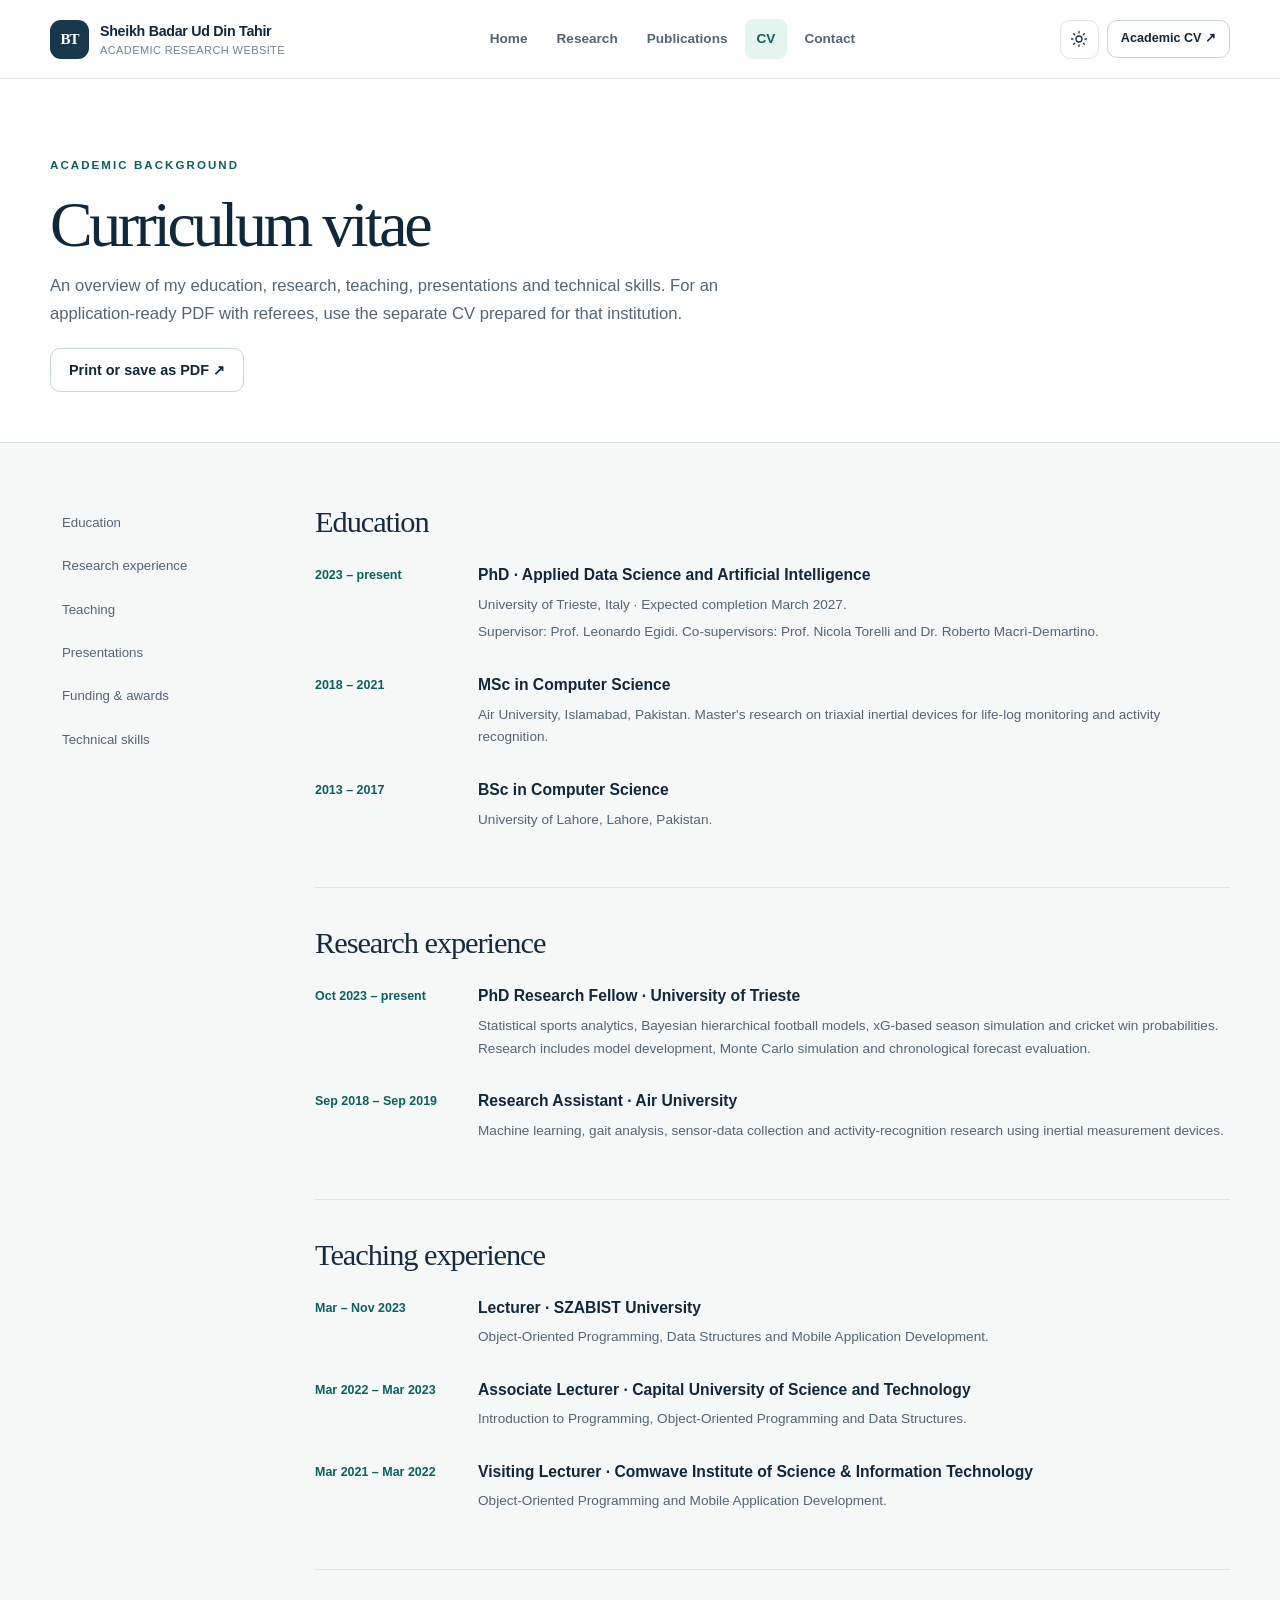
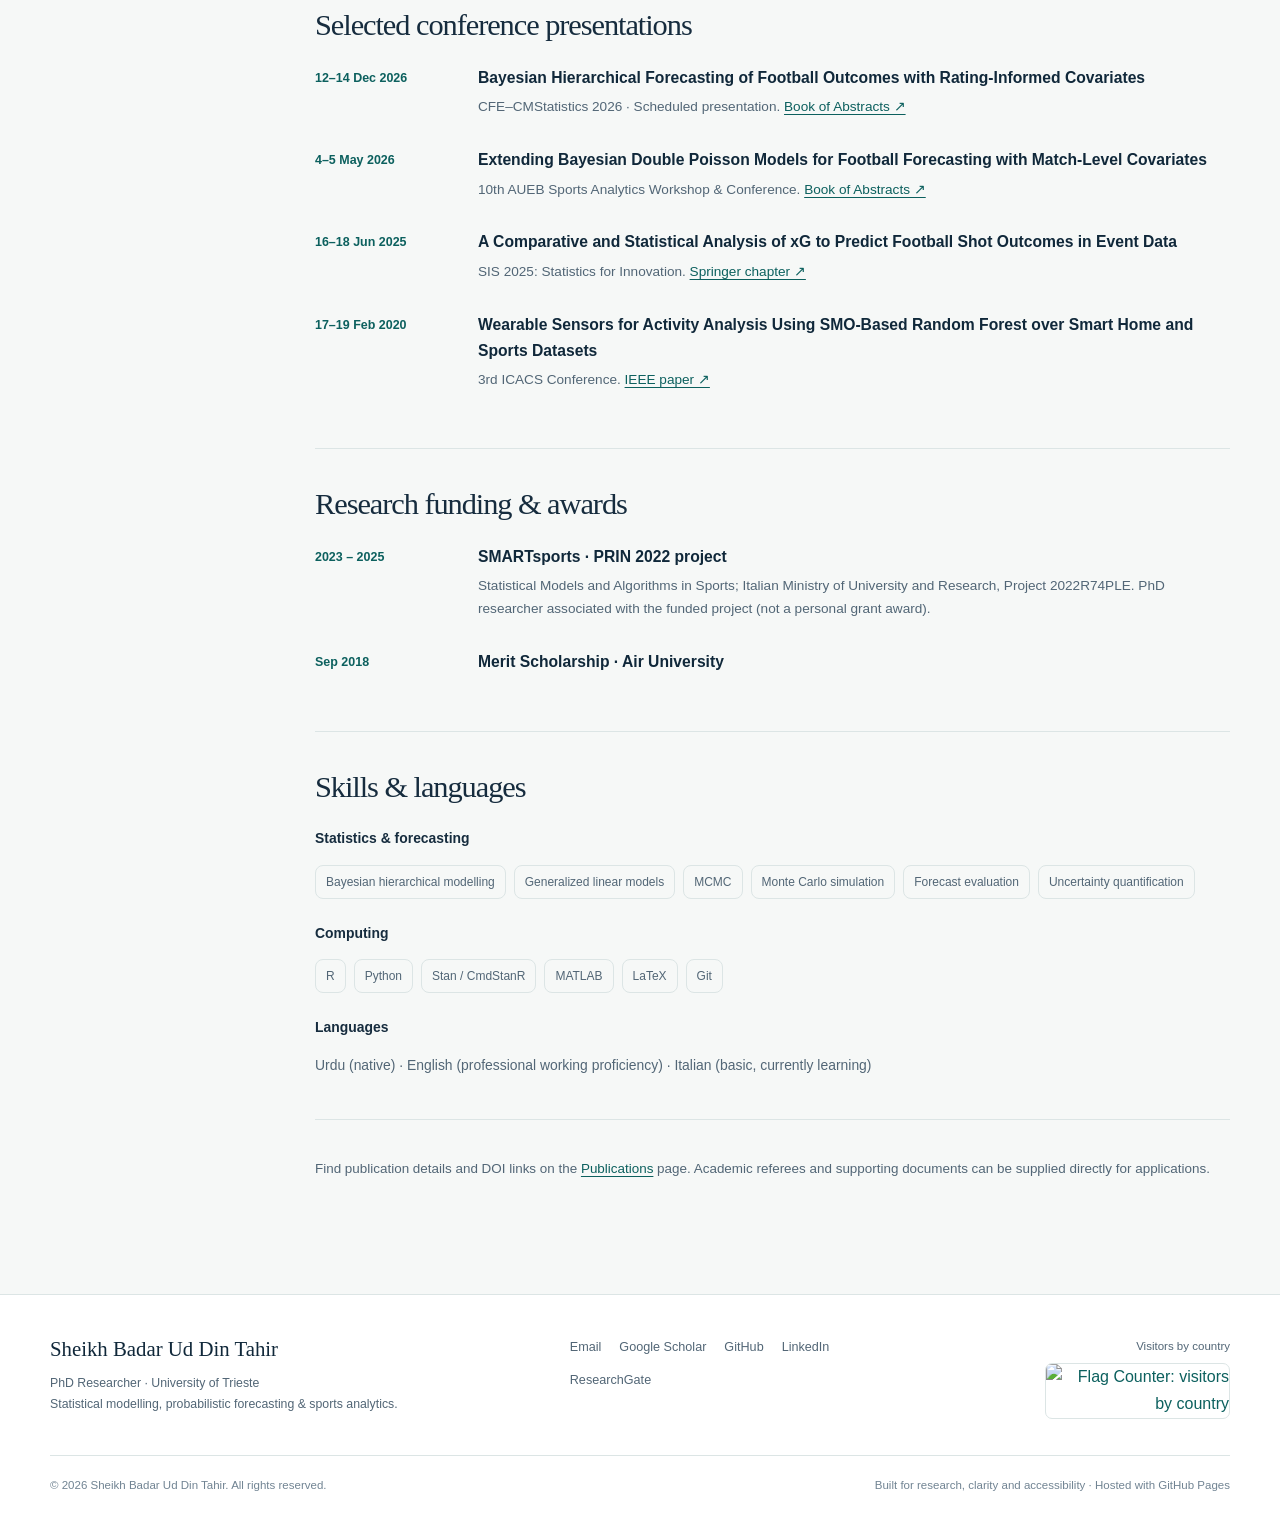
==== cv.html @ b68eb416 "Publish updated academic website" ====
<!doctype html>
<html lang="en" data-theme="light">
<head>
<meta charset="utf-8"><meta name="viewport" content="width=device-width,initial-scale=1">
<meta name="description" content="Education, research experience, teaching, presentations and technical skills of Sheikh Badar Ud Din Tahir.">
<meta name="author" content="Sheikh Badar Ud Din Tahir"><meta name="theme-color" content="#f6f8f7">
<meta property="og:type" content="website"><meta property="og:title" content="Academic CV | Sheikh Badar Ud Din Tahir"><meta property="og:description" content="Education, research experience, teaching, presentations and technical skills of Sheikh Badar Ud Din Tahir.">
<meta property="og:url" content="https://sheikhbadar.github.io/cv.html">
<title>Academic CV | Sheikh Badar Ud Din Tahir</title>
<link rel="icon" href="assets/favicon.svg" type="image/svg+xml"><link rel="stylesheet" href="assets/style.css">
<script type="application/ld+json">{"@context":"https://schema.org","@type":"Person","name":"Sheikh Badar Ud Din Tahir","url":"https://sheikhbadar.github.io/","jobTitle":"PhD Researcher","affiliation":{"@type":"CollegeOrUniversity","name":"University of Trieste"},"sameAs":["https://scholar.google.com/citations?user=f0XUQu8AAAAJ","https://github.com/sheikhbadar","https://www.linkedin.com/in/sheikhbadaruddintahir/"]}</script>
</head>
<body>
<a class="skip-link" href="#main">Skip to content</a>
<header class="site-header"><div class="container nav-wrap">
<a href="index.html" class="brand" aria-label="Sheikh Badar Ud Din Tahir, home"><span class="brand-mark" aria-hidden="true">BT</span><span><span class="brand-name">Sheikh Badar Ud Din Tahir</span><span class="brand-sub">ACADEMIC RESEARCH WEBSITE</span></span></a>
<nav class="nav-menu" id="primary-menu" data-nav aria-label="Main navigation">
<a href="index.html" >Home</a>
<a href="research.html" >Research</a>
<a href="publications.html" >Publications</a>
<a href="cv.html" aria-current="page">CV</a>
<a href="index.html#contact">Contact</a>
</nav>
<div class="nav-actions"><button class="theme-toggle" type="button" data-theme-toggle aria-label="Switch to dark theme" title="Toggle theme"><svg class="theme-icon" viewBox="0 0 24 24" aria-hidden="true"><circle cx="12" cy="12" r="4"/><path d="M12 2v2m0 16v2M4.9 4.9l1.4 1.4m11.4 11.4 1.4 1.4M2 12h2m16 0h2M4.9 19.1l1.4-1.4M17.7 6.3l1.4-1.4"/></svg></button><a class="btn btn-outline btn-sm" href="cv.html">Academic CV ↗</a><button type="button" class="menu-toggle" data-menu-toggle aria-controls="primary-menu" aria-expanded="false" aria-label="Open navigation"><svg viewBox="0 0 24 24" aria-hidden="true"><path d="M4 7h16M4 12h16M4 17h16"/></svg></button></div>
</div></header>
<main id="main"><section class="page-hero"><div class="container"><span class="kicker">Academic background</span><h1>Curriculum vitae</h1><p>An overview of my education, research, teaching, presentations and technical skills. For an application-ready PDF with referees, use the separate CV prepared for that institution.</p><div class="cv-print"><button class="btn btn-outline" type="button" onclick="window.print()">Print or save as PDF ↗</button></div></div></section>
<section class="page-content"><div class="container cv-layout"><nav class="cv-sidenav" aria-label="CV sections"><a href="#education">Education</a><a href="#experience">Research experience</a><a href="#teaching">Teaching</a><a href="#presentations">Presentations</a><a href="#awards">Funding &amp; awards</a><a href="#skills">Technical skills</a></nav><div>
<section id="education" class="cv-section"><h2>Education</h2>
<div class="cv-entry"><span class="cv-date">2023 – present</span><div><h3>PhD · Applied Data Science and Artificial Intelligence</h3><p>University of Trieste, Italy · Expected completion March 2027.</p><p>Supervisor: Prof. Leonardo Egidi. Co-supervisors: Prof. Nicola Torelli and Dr. Roberto Macrì-Demartino.</p></div></div>
<div class="cv-entry"><span class="cv-date">2018 – 2021</span><div><h3>MSc in Computer Science</h3><p>Air University, Islamabad, Pakistan. Master's research on triaxial inertial devices for life-log monitoring and activity recognition.</p></div></div>
<div class="cv-entry"><span class="cv-date">2013 – 2017</span><div><h3>BSc in Computer Science</h3><p>University of Lahore, Lahore, Pakistan.</p></div></div></section>
<section id="experience" class="cv-section"><h2>Research experience</h2><div class="cv-entry"><span class="cv-date">Oct 2023 – present</span><div><h3>PhD Research Fellow · University of Trieste</h3><p>Statistical sports analytics, Bayesian hierarchical football models, xG-based season simulation and cricket win probabilities. Research includes model development, Monte Carlo simulation and chronological forecast evaluation.</p></div></div><div class="cv-entry"><span class="cv-date">Sep 2018 – Sep 2019</span><div><h3>Research Assistant · Air University</h3><p>Machine learning, gait analysis, sensor-data collection and activity-recognition research using inertial measurement devices.</p></div></div></section>
<section id="teaching" class="cv-section"><h2>Teaching experience</h2><div class="cv-entry"><span class="cv-date">Mar – Nov 2023</span><div><h3>Lecturer · SZABIST University</h3><p>Object-Oriented Programming, Data Structures and Mobile Application Development.</p></div></div><div class="cv-entry"><span class="cv-date">Mar 2022 – Mar 2023</span><div><h3>Associate Lecturer · Capital University of Science and Technology</h3><p>Introduction to Programming, Object-Oriented Programming and Data Structures.</p></div></div><div class="cv-entry"><span class="cv-date">Mar 2021 – Mar 2022</span><div><h3>Visiting Lecturer · Comwave Institute of Science &amp; Information Technology</h3><p>Object-Oriented Programming and Mobile Application Development.</p></div></div></section>
<section id="presentations" class="cv-section"><h2>Selected conference presentations</h2><div class="cv-entry"><span class="cv-date">12–14 Dec 2026</span><div><h3>Bayesian Hierarchical Forecasting of Football Outcomes with Rating-Informed Covariates</h3><p>CFE–CMStatistics 2026 · Scheduled presentation. <a href="https://www.cmstatistics.org/CFECMStatistics2026/docs/BoA.pdf?20261118072201" target="_blank" rel="noopener noreferrer">Book of Abstracts ↗</a></p></div></div><div class="cv-entry"><span class="cv-date">4–5 May 2026</span><div><h3>Extending Bayesian Double Poisson Models for Football Forecasting with Match-Level Covariates</h3><p>10th AUEB Sports Analytics Workshop &amp; Conference. <a href="https://1e48df9a-6be8-414d-b730-1ce029b2f0de.filesusr.com/ugd/67cac5_92f198dc8ef54267afe881db8b5768c3.pdf" target="_blank" rel="noopener noreferrer">Book of Abstracts ↗</a></p></div></div><div class="cv-entry"><span class="cv-date">16–18 Jun 2025</span><div><h3>A Comparative and Statistical Analysis of xG to Predict Football Shot Outcomes in Event Data</h3><p>SIS 2025: Statistics for Innovation. <a href="https://doi.org/10.1007/978-3-031-96736-8_68" target="_blank" rel="noopener noreferrer">Springer chapter ↗</a></p></div></div><div class="cv-entry"><span class="cv-date">17–19 Feb 2020</span><div><h3>Wearable Sensors for Activity Analysis Using SMO-Based Random Forest over Smart Home and Sports Datasets</h3><p>3rd ICACS Conference. <a href="https://doi.org/10.1109/ICACS47775.2020.9055944" target="_blank" rel="noopener noreferrer">IEEE paper ↗</a></p></div></div></section>
<section id="awards" class="cv-section"><h2>Research funding &amp; awards</h2><div class="cv-entry"><span class="cv-date">2023 – 2025</span><div><h3>SMARTsports · PRIN 2022 project</h3><p>Statistical Models and Algorithms in Sports; Italian Ministry of University and Research, Project 2022R74PLE. PhD researcher associated with the funded project (not a personal grant award).</p></div></div><div class="cv-entry"><span class="cv-date">Sep 2018</span><div><h3>Merit Scholarship · Air University</h3></div></div></section>
<section id="skills" class="cv-section"><h2>Skills &amp; languages</h2><h3 style="font-size:.87rem">Statistics &amp; forecasting</h3><div class="cv-tags"><span class="cv-tag">Bayesian hierarchical modelling</span><span class="cv-tag">Generalized linear models</span><span class="cv-tag">MCMC</span><span class="cv-tag">Monte Carlo simulation</span><span class="cv-tag">Forecast evaluation</span><span class="cv-tag">Uncertainty quantification</span></div><h3 style="font-size:.87rem;margin-top:23px">Computing</h3><div class="cv-tags"><span class="cv-tag">R</span><span class="cv-tag">Python</span><span class="cv-tag">Stan / CmdStanR</span><span class="cv-tag">MATLAB</span><span class="cv-tag">LaTeX</span><span class="cv-tag">Git</span></div><h3 style="font-size:.87rem;margin-top:23px">Languages</h3><p style="color:var(--muted);font-size:.87rem">Urdu (native) · English (professional working proficiency) · Italian (basic, currently learning)</p></section>
<p style="font-size:.84rem;color:var(--muted)">Find publication details and DOI links on the <a href="publications.html">Publications</a> page. Academic referees and supporting documents can be supplied directly for applications.</p>
</div></div></section></main>
<footer class="site-footer"><div class="container"><div class="footer-grid"><div><div class="footer-title">Sheikh Badar Ud Din Tahir</div><p class="footer-note">PhD Researcher · University of Trieste<br>Statistical modelling, probabilistic forecasting &amp; sports analytics.</p></div><div><div class="footer-links"><a href="mailto:sheikhbadaruddin.tahir@phd.units.it">Email</a><a href="https://scholar.google.com/citations?user=f0XUQu8AAAAJ" target="_blank" rel="noopener noreferrer">Google Scholar</a><a href="https://github.com/sheikhbadar" target="_blank" rel="noopener noreferrer">GitHub</a><a href="https://www.linkedin.com/in/sheikhbadaruddintahir/" target="_blank" rel="noopener noreferrer">LinkedIn</a><a href="https://www.researchgate.net/profile/Sheikh-Tahir" target="_blank" rel="noopener noreferrer">ResearchGate</a></div></div><div class="counter-wrap"><span class="counter-title">Visitors by country</span><a href="https://info.flagcounter.com/ZrS2" target="_blank" rel="noopener noreferrer" aria-label="Open existing Flag Counter visitor statistics"><img src="https://s01.flagcounter.com/count2/ZrS2/bg_F5F3FF/txt_000000/border_C7D2FE/columns_4/maxflags_25/viewers_0/labels_1/pageviews_1/flags_1/percent_0/" alt="Flag Counter: visitors by country" loading="lazy"></a></div></div><div class="footer-bottom"><span>© <span data-year>2026</span> Sheikh Badar Ud Din Tahir. All rights reserved.</span><span>Built for research, clarity and accessibility · Hosted with GitHub Pages</span></div></div></footer>
<script src="assets/publications.js" defer></script><script src="assets/script.js" defer></script>
</body></html>
---- assets/style.css ----
/* Sheikh Badar Ud Din Tahir | Academic research website | 2026 */
:root {
  color-scheme: light;
  --bg:#f6f8f7; --paper:#ffffff; --ink:#162c3e; --ink-strong:#10283a;
  --muted:#526676; --muted-2:#718493; --line:#dce5e5; --line-strong:#c6d4d5;
  --accent:#137c78; --accent-dark:#0c605e; --accent-soft:#e4f4ef;
  --navy:#18374d; --sun:#d8a85b; --shadow:0 12px 35px rgba(16,42,57,.055);
  --radius:18px; --radius-lg:25px; --max:1180px;
  --serif:Georgia, 'Times New Roman', serif;
  --sans:Inter, -apple-system, BlinkMacSystemFont, 'Segoe UI', Helvetica, Arial, sans-serif;
}
html[data-theme="dark"] {
  color-scheme:dark;
  --bg:#0d1a26; --paper:#132637; --ink:#dce9ed; --ink-strong:#f0f7f7;
  --muted:#adc0c9; --muted-2:#91a6af; --line:#2d4754; --line-strong:#43616c;
  --accent:#67c8b7; --accent-dark:#a4e7d6; --accent-soft:#193c3d;
  --navy:#d8e9ec; --sun:#dfba76; --shadow:0 18px 42px rgba(0,0,0,.2);
}
*,*::before,*::after{box-sizing:border-box}
html{scroll-behavior:smooth;scroll-padding-top:94px}
body{margin:0;font:16px/1.68 var(--sans);background:var(--bg);color:var(--ink);-webkit-font-smoothing:antialiased}
a{color:var(--accent-dark);text-underline-offset:3px}
a:hover{color:var(--accent)}
button,input{font:inherit}
button{cursor:pointer}
img,svg{max-width:100%}
.container{width:min(var(--max), calc(100% - 48px));margin-inline:auto}
.skip-link{position:absolute;top:-100px;left:12px;z-index:200;background:var(--ink-strong);color:var(--paper);padding:10px 15px;border-radius:5px}
.skip-link:focus{top:10px}
.site-header{position:sticky;top:0;z-index:100;border-bottom:1px solid var(--line);background:color-mix(in srgb,var(--paper) 91%,transparent);backdrop-filter:blur(14px)}
.nav-wrap{display:flex;align-items:center;min-height:78px;gap:24px}
.brand{display:flex;align-items:center;gap:11px;color:var(--ink-strong);text-decoration:none;line-height:1.22;flex-shrink:0}
.brand-mark{display:grid;place-items:center;width:39px;height:39px;border-radius:11px;background:var(--navy);color:var(--paper);font:bold 15px var(--serif);letter-spacing:-.07em}
html[data-theme="dark"] .brand-mark{background:#e1eff0;color:#112a3c}
.brand-name{font-weight:750;font-size:.89rem;letter-spacing:-.02em}
.brand-sub{display:block;color:var(--muted-2);font-size:.69rem;font-weight:500;margin-top:4px;letter-spacing:.035em}
.nav-menu{display:flex;align-items:center;justify-content:center;gap:5px;flex:1}
.nav-menu a{font-size:.85rem;text-decoration:none;font-weight:620;padding:9px 12px;border-radius:8px;color:var(--muted)}
.nav-menu a:hover,.nav-menu a[aria-current="page"]{background:var(--accent-soft);color:var(--accent-dark)}
.nav-actions{display:flex;align-items:center;gap:8px}
.theme-toggle,.menu-toggle{display:grid;place-items:center;width:39px;height:39px;border:1px solid var(--line);background:transparent;border-radius:10px;color:var(--ink)}
.theme-toggle:hover,.menu-toggle:hover{background:var(--accent-soft)}
.theme-icon{width:18px;height:18px;fill:none;stroke:currentColor;stroke-width:1.7;stroke-linecap:round}
.menu-toggle{display:none}
.menu-toggle svg{height:20px;width:20px;stroke:currentColor;fill:none;stroke-width:2}
.btn{display:inline-flex;gap:9px;align-items:center;justify-content:center;min-height:44px;padding:10px 18px;border-radius:10px;border:1px solid transparent;text-decoration:none;font-size:.9rem;font-weight:700;line-height:1.25;transition:transform .18s,background .18s,border-color .18s}
.btn:hover{transform:translateY(-2px)}
.btn-primary{background:#147d78;color:#fff}
.btn-primary:hover{background:#0c6360;color:#fff}
.btn-outline{background:transparent;color:var(--ink-strong);border-color:var(--line-strong)}
.btn-outline:hover{background:var(--paper);color:var(--accent-dark);border-color:var(--accent)}
.btn-quiet{background:var(--accent-soft);color:var(--accent-dark)}
.btn-sm{padding:8px 13px;min-height:38px;font-size:.79rem}
.site-header .btn{white-space:nowrap}
.kicker{text-transform:uppercase;letter-spacing:.18em;font-weight:800;font-size:.72rem;color:var(--accent-dark)}
.eyebrow-line{display:inline-flex;align-items:center;gap:10px}
.eyebrow-line:before{content:"";width:26px;height:1.5px;background:var(--accent)}
.section{padding:88px 0}
.section-tight{padding:65px 0}
.section-heading{max-width:710px;margin-bottom:28px}
.section-heading h2{font:normal clamp(2rem,3.5vw,3.1rem)/1.14 var(--serif);letter-spacing:-.046em;margin:11px 0}
.section-heading p{color:var(--muted);margin:9px 0;font-size:1.02rem}
.divider{height:1px;background:var(--line)}
.hero{overflow:hidden;position:relative;border-bottom:1px solid var(--line);background:linear-gradient(115deg,var(--paper) 0%,var(--paper) 48%,var(--bg) 100%)}
.hero::after{content:"";pointer-events:none;position:absolute;right:-180px;top:-280px;width:700px;height:700px;border:1px solid var(--line);border-radius:50%;opacity:.65}
.hero-grid{display:grid;grid-template-columns:1.02fr .98fr;gap:48px;align-items:center;padding:104px 0 96px;position:relative;z-index:1}
.hero h1{font:normal clamp(3.3rem,5.35vw,5.45rem)/1.02 var(--serif);letter-spacing:-.062em;margin:22px 0 23px;max-width:730px;color:var(--ink-strong)}
.hero h1 em{color:var(--accent-dark);font-style:italic}
.hero-intro{color:var(--muted);font-size:1.09rem;max-width:550px;line-height:1.75;margin:0 0 29px}
.hero-actions{display:flex;flex-wrap:wrap;gap:11px;margin-bottom:31px}
.hero-affiliation{display:flex;align-items:center;gap:11px;border-top:1px solid var(--line);padding-top:20px;color:var(--muted);font-size:.85rem}
.hero-affiliation strong{color:var(--ink-strong)}
.accent-dot{height:8px;width:8px;border-radius:50%;background:var(--accent);display:inline-block;flex-shrink:0}
.hero-visual{position:relative;min-width:0}
.visual-shell{background:var(--paper);border:1px solid var(--line);border-radius:22px;padding:22px;box-shadow:0 26px 65px rgba(18,53,67,.08);position:relative}
.visual-topline{display:flex;justify-content:space-between;align-items:center;gap:10px;margin-bottom:18px}
.visual-topline strong{font-size:.85rem;letter-spacing:.02em}
.visual-topline span{font-size:.68rem;letter-spacing:.13em;color:var(--muted-2);font-weight:700}
.pitch-panel{border-radius:14px;background:#123e49;overflow:hidden;padding:10px;position:relative}
.pitch-panel svg{display:block;width:100%;height:auto}
.pitch-panel .illustration-note{color:#b9e7d9;position:absolute;left:15px;bottom:12px;letter-spacing:.03em;font-size:.62rem;opacity:.8}
.workflow-steps{display:flex;align-items:center;justify-content:space-between;gap:4px;margin-top:16px}
.workflow-step{font-size:.64rem;font-weight:750;white-space:nowrap;color:var(--ink);background:var(--bg);border:1px solid var(--line);padding:8px 8px;border-radius:7px}
.workflow-arrow{color:var(--accent);font-size:15px}
.visual-label{display:block;color:var(--muted-2);font-size:.76rem;margin-top:12px}
.visual-float{position:absolute;right:-15px;top:68px;border-radius:12px;padding:13px 17px;border:1px solid var(--line);background:var(--paper);box-shadow:var(--shadow);transform:rotate(3deg);font-size:.77rem;font-weight:700;color:var(--ink-strong)}
.visual-float span{display:block;color:var(--accent-dark);font-weight:700;font-size:.66rem;text-transform:uppercase;letter-spacing:.13em;margin-bottom:2px}
.meta-strip{display:grid;grid-template-columns:repeat(3,1fr);border-bottom:1px solid var(--line);background:var(--bg)}
.meta-item{padding:24px 22px;border-right:1px solid var(--line);font-size:.84rem;color:var(--muted)}
.meta-item:last-child{border-right:none}
.meta-item b{display:block;color:var(--ink-strong);font-size:1rem;font-weight:750;margin-bottom:2px}
.about-grid{display:grid;grid-template-columns:.85fr 1.15fr;gap:80px;align-items:start}
.about-prose{font-size:1.06rem;color:var(--muted)}
.about-prose p{margin-top:0}
.about-prose strong{color:var(--ink-strong);font-weight:680}
.fact-stack{display:grid;gap:13px}
.fact-row{border-top:1px solid var(--line);padding:15px 0;display:grid;grid-template-columns:125px 1fr;gap:18px;line-height:1.5;font-size:.89rem}
.fact-row b{color:var(--ink-strong)}
.fact-row span{color:var(--muted)}
.cards{display:grid;grid-template-columns:repeat(3,minmax(0,1fr));gap:19px}
.research-card,.project-card,.paper-card,.news-card{background:var(--paper);border:1px solid var(--line);border-radius:var(--radius);overflow:hidden;box-shadow:var(--shadow)}
.research-card{display:flex;flex-direction:column;transition:transform .2s,border-color .2s}
.research-card:hover,.project-card:hover{transform:translateY(-4px);border-color:var(--line-strong)}
.card-illustration{height:181px;display:flex;align-items:center;justify-content:center;position:relative;overflow:hidden}
.card-illustration svg{display:block;width:100%;height:100%}
.illu-xg{background:#d9ede7}.illu-bayes{background:#e4e8f0}.illu-cricket{background:#f2e6d5}
.research-card-body{padding:22px 23px 24px;display:flex;flex-direction:column;flex:1}
.card-index{font-size:.69rem;font-weight:800;letter-spacing:.16em;color:var(--accent-dark);text-transform:uppercase}
.research-card h3{font:normal 1.53rem/1.23 var(--serif);letter-spacing:-.033em;margin:10px 0}
.research-card p,.project-card p{color:var(--muted);font-size:.87rem;line-height:1.7;margin:0 0 22px}
.research-card .inline-link{margin-top:auto}
.inline-link{display:inline-flex;align-items:center;gap:7px;text-decoration:none;color:var(--accent-dark);font-weight:750;font-size:.84rem}
.inline-link:hover{text-decoration:underline}
.inline-link .arrow{transition:transform .18s}
.inline-link:hover .arrow{transform:translateX(4px)}
.light-panel{background:var(--paper);border-block:1px solid var(--line)}
.featured-list{display:grid;grid-template-columns:1fr 1fr;gap:18px}
.featured-paper{background:var(--bg);border:1px solid var(--line);border-radius:16px;padding:22px 23px}
.pill{display:inline-flex;align-items:center;border-radius:99px;padding:5px 10px;background:var(--accent-soft);color:var(--accent-dark);font-size:.7rem;font-weight:770;letter-spacing:.02em}
.pill.neutral{background:var(--bg);border:1px solid var(--line);color:var(--muted)}
.featured-paper h3{font-size:1.03rem;line-height:1.44;letter-spacing:-.01em;margin:13px 0 9px;color:var(--ink-strong)}
.featured-paper p{color:var(--muted);font-size:.8rem;margin:0 0 16px}
.news-list{display:grid;gap:0}
.news-item{display:grid;grid-template-columns:115px 1fr;gap:24px;border-bottom:1px solid var(--line);padding:18px 0;align-items:start}
.news-date{font-size:.75rem;color:var(--accent-dark);font-weight:760;text-transform:uppercase;letter-spacing:.06em}
.news-item h3{font-size:.94rem;line-height:1.5;margin:0 0 4px;color:var(--ink-strong)}
.news-item p{font-size:.82rem;color:var(--muted);margin:0}
.project-grid{display:grid;grid-template-columns:repeat(3,minmax(0,1fr));gap:17px}
.project-card{padding:22px;display:flex;flex-direction:column;transition:transform .2s}
.project-symbol{height:46px;width:46px;border-radius:12px;background:var(--accent-soft);color:var(--accent-dark);display:grid;place-items:center;font:normal 1.5rem var(--serif);margin-bottom:14px}
.project-card h3{font-size:1.04rem;line-height:1.35;margin:0 0 10px;color:var(--ink-strong)}
.project-card .inline-link{margin-top:auto}
.page-hero{padding:72px 0 50px;background:var(--paper);border-bottom:1px solid var(--line)}
.page-hero h1{font:normal clamp(2.6rem,5vw,4.7rem)/1.1 var(--serif);letter-spacing:-.055em;margin:12px 0;color:var(--ink-strong)}
.page-hero p{font-size:1.04rem;color:var(--muted);max-width:720px;margin:0}
.page-content{padding:62px 0 100px}
.pub-tools{display:flex;flex-wrap:wrap;gap:14px;align-items:center;justify-content:space-between;margin-bottom:20px}
.filter-list{display:flex;flex-wrap:wrap;gap:8px}
.filter-btn{border:1px solid var(--line);background:var(--paper);color:var(--muted);border-radius:99px;padding:8px 12px;font-size:.79rem;font-weight:700}
.filter-btn[aria-pressed="true"]{background:var(--navy);border-color:var(--navy);color:var(--paper)}
html[data-theme="dark"] .filter-btn[aria-pressed="true"]{color:#10283a}
.search-box{position:relative;display:block;flex-basis:265px;flex-grow:1;max-width:350px}
.search-box input{width:100%;background:var(--paper);color:var(--ink);border:1px solid var(--line);border-radius:10px;padding:10px 12px 10px 36px;outline-offset:3px;font-size:.85rem}
.search-box svg{position:absolute;left:12px;top:12px;width:17px;height:17px;stroke:var(--muted);fill:none;stroke-width:2}
.results-count{color:var(--muted-2);font-size:.78rem;margin:15px 0}
.pub-list{display:grid;gap:12px}
.pub-item{display:grid;grid-template-columns:77px 1fr;gap:22px;padding:23px 26px;background:var(--paper);border:1px solid var(--line);border-radius:13px}
.pub-year{color:var(--accent-dark);font-size:.85rem;font-weight:800;padding-top:3px}
.pub-item h3{margin:7px 0 8px;font-size:1.05rem;line-height:1.4;letter-spacing:-.015em;color:var(--ink-strong)}
.pub-meta{font-size:.82rem;color:var(--muted);line-height:1.6;margin-bottom:12px}
.pub-links{display:flex;flex-wrap:wrap;gap:17px}
.pub-links a{text-decoration:none;font-weight:750;font-size:.78rem}
.pub-links a:hover{text-decoration:underline}
.empty-state{border:1px dashed var(--line-strong);border-radius:12px;padding:30px;text-align:center;color:var(--muted)}
.research-detail{display:grid;grid-template-columns:.95fr 1.05fr;gap:52px;padding:58px 0;border-bottom:1px solid var(--line);align-items:center}
.research-detail:nth-child(even) .research-detail-media{order:-1}
.research-detail h2{font:normal clamp(1.9rem,3vw,2.8rem)/1.17 var(--serif);letter-spacing:-.04em;margin:14px 0}
.research-detail p{color:var(--muted);margin:0 0 16px}
.research-detail ul{color:var(--muted);font-size:.9rem;margin:0 0 23px;padding-left:20px}
.research-detail li{padding:3px 0}
.research-detail-media{padding:24px;border:1px solid var(--line);border-radius:17px;background:var(--paper)}
.research-detail-media svg{width:100%;height:auto;display:block}
.chart-caption{color:var(--muted-2);font-size:.72rem;margin:12px 0 0;text-align:center}
.cv-layout{display:grid;grid-template-columns:220px minmax(0,1fr);gap:45px}
.cv-sidenav{align-self:start;position:sticky;top:108px;display:grid;gap:7px}
.cv-sidenav a{color:var(--muted);text-decoration:none;font-size:.83rem;padding:7px 10px;border-left:2px solid transparent}
.cv-sidenav a:hover{border-left-color:var(--accent);color:var(--accent-dark)}
.cv-section{border-bottom:1px solid var(--line);padding:0 0 28px;margin-bottom:38px;scroll-margin-top:110px}
.cv-section h2{font:normal 1.9rem var(--serif);letter-spacing:-.035em;margin:0 0 22px}
.cv-entry{display:grid;grid-template-columns:145px 1fr;gap:18px;margin:0 0 23px}
.cv-date{font-size:.78rem;color:var(--accent-dark);font-weight:760;padding-top:3px}
.cv-entry h3{font-size:.98rem;color:var(--ink-strong);margin:0 0 5px}
.cv-entry p,.cv-entry ul{font-size:.85rem;color:var(--muted);margin:0 0 5px}
.cv-entry ul{padding-left:20px}
.cv-tags{display:flex;gap:8px;flex-wrap:wrap}
.cv-tag{border:1px solid var(--line);border-radius:8px;color:var(--muted);padding:6px 10px;font-size:.75rem}
.cv-print{margin-top:20px}
.contact-panel{display:grid;grid-template-columns:1.1fr .9fr;gap:42px;align-items:center;background:var(--navy);border-radius:24px;color:#eefafa;padding:52px 55px}
html[data-theme="dark"] .contact-panel{background:#1e4353}
.contact-panel h2{font:normal clamp(2rem,3vw,3rem)/1.18 var(--serif);letter-spacing:-.045em;margin:10px 0;color:#fff}
.contact-panel p{color:#cfdddd;max-width:600px;margin:0}
.contact-actions{display:flex;flex-direction:column;gap:12px;align-items:flex-start}
.contact-actions a{color:#fff;border-color:#7596a0}
.contact-actions .btn-primary{border-color:transparent}
.site-footer{background:var(--paper);border-top:1px solid var(--line);padding:42px 0 29px}
.footer-grid{display:grid;grid-template-columns:1.4fr 1fr .8fr;gap:28px;align-items:start}
.footer-title{font:normal 1.3rem var(--serif);color:var(--ink-strong);margin-bottom:5px}
.footer-note{color:var(--muted);font-size:.77rem;max-width:355px}
.footer-links{display:flex;flex-wrap:wrap;gap:12px 18px}
.footer-links a{color:var(--muted);text-decoration:none;font-size:.79rem}
.footer-links a:hover{color:var(--accent-dark)}
.counter-wrap{justify-self:end;text-align:right}
.counter-wrap .counter-title{display:block;color:var(--muted);font-size:.72rem;margin-bottom:7px}
.counter-wrap img{display:inline-block;width:auto;height:auto;max-width:185px;border:1px solid var(--line);border-radius:7px}
.footer-bottom{display:flex;justify-content:space-between;gap:14px;flex-wrap:wrap;color:var(--muted-2);font-size:.72rem;border-top:1px solid var(--line);padding-top:20px;margin-top:28px}
.public-link{color:inherit}
.reveal{opacity:1;transform:none;transition:transform .25s ease}
.reveal.is-visible{opacity:1;transform:none}
:focus-visible{outline:3px solid var(--sun);outline-offset:3px}
@media(max-width:1050px){.nav-wrap{gap:10px}.brand-name{font-size:.8rem}.nav-menu a{font-size:.79rem;padding:8px}.hero-grid{gap:24px}.visual-float{right:-4px}.workflow-step{font-size:.54rem;padding:7px 5px}}
@media(max-width:850px){.nav-wrap{min-height:70px}.nav-menu{position:absolute;top:70px;left:0;right:0;display:none;flex-direction:column;align-items:stretch;background:var(--paper);padding:13px 24px 21px;border-bottom:1px solid var(--line);box-shadow:var(--shadow)}.nav-menu.open{display:flex}.nav-menu a{font-size:.95rem;padding:12px}.menu-toggle{display:grid}.site-header .btn-sm{display:none}.hero-grid{grid-template-columns:1fr;max-width:740px;padding:70px 0}.hero-visual{max-width:620px;width:100%}.hero h1{max-width:680px}.about-grid{grid-template-columns:1fr;gap:26px}.cards,.project-grid{grid-template-columns:repeat(2,1fr)}.cards .research-card:last-child{grid-column:span 2}.featured-list{grid-template-columns:1fr 1fr}.research-detail{grid-template-columns:1fr;gap:22px}.research-detail:nth-child(even) .research-detail-media{order:0}.cv-layout{grid-template-columns:1fr}.cv-sidenav{display:none}.footer-grid{grid-template-columns:1fr 1fr}.counter-wrap{justify-self:start;text-align:left}.contact-panel{padding:35px;gap:25px}}
@media(max-width:600px){.container{width:min(100% - 32px,var(--max))}.hero-grid{padding:63px 0 68px}.hero h1{font-size:clamp(3.1rem,13vw,4.4rem)}.hero-intro{font-size:1rem}.visual-shell{padding:13px}.visual-float{display:none}.workflow-step{white-space:normal;line-height:1.3;text-align:center}.meta-strip{grid-template-columns:1fr}.meta-item{padding:14px 16px;border-right:none;border-bottom:1px solid var(--line)}.meta-item:last-child{border-bottom:none}.section{padding:64px 0}.section-tight{padding:50px 0}.section-heading h2{font-size:2.2rem}.cards,.project-grid,.featured-list{grid-template-columns:1fr}.cards .research-card:last-child{grid-column:auto}.card-illustration{height:170px}.fact-row{grid-template-columns:100px 1fr}.news-item{grid-template-columns:88px 1fr;gap:12px}.page-hero{padding:50px 0 40px}.page-content{padding:40px 0 70px}.pub-tools{align-items:stretch}.search-box{max-width:none}.pub-item{grid-template-columns:1fr;padding:17px 19px;gap:4px}.pub-year{font-size:.77rem}.cv-entry{grid-template-columns:1fr;gap:3px}.contact-panel{grid-template-columns:1fr;border-radius:15px;padding:28px 23px}.footer-grid{grid-template-columns:1fr;gap:22px}.footer-bottom{flex-direction:column}.site-header .brand-sub{display:none}}
@media(prefers-reduced-motion:reduce){*,*::before,*::after{scroll-behavior:auto!important;animation:none!important;transition:none!important}.reveal{opacity:1;transform:none}}
@media print{.site-header,.site-footer,.skip-link,.cv-sidenav,.cv-print,.contact-panel{display:none!important}.page-hero{padding:15px 0;border-bottom:1px solid #bbb}.page-content{padding:15px 0}.container{width:100%}html,body{background:#fff!important;color:#000!important}.cv-layout{display:block}.cv-section{break-inside:avoid}.cv-entry{break-inside:avoid}.section{padding:10px 0}a{color:#000!important;text-decoration:none}}
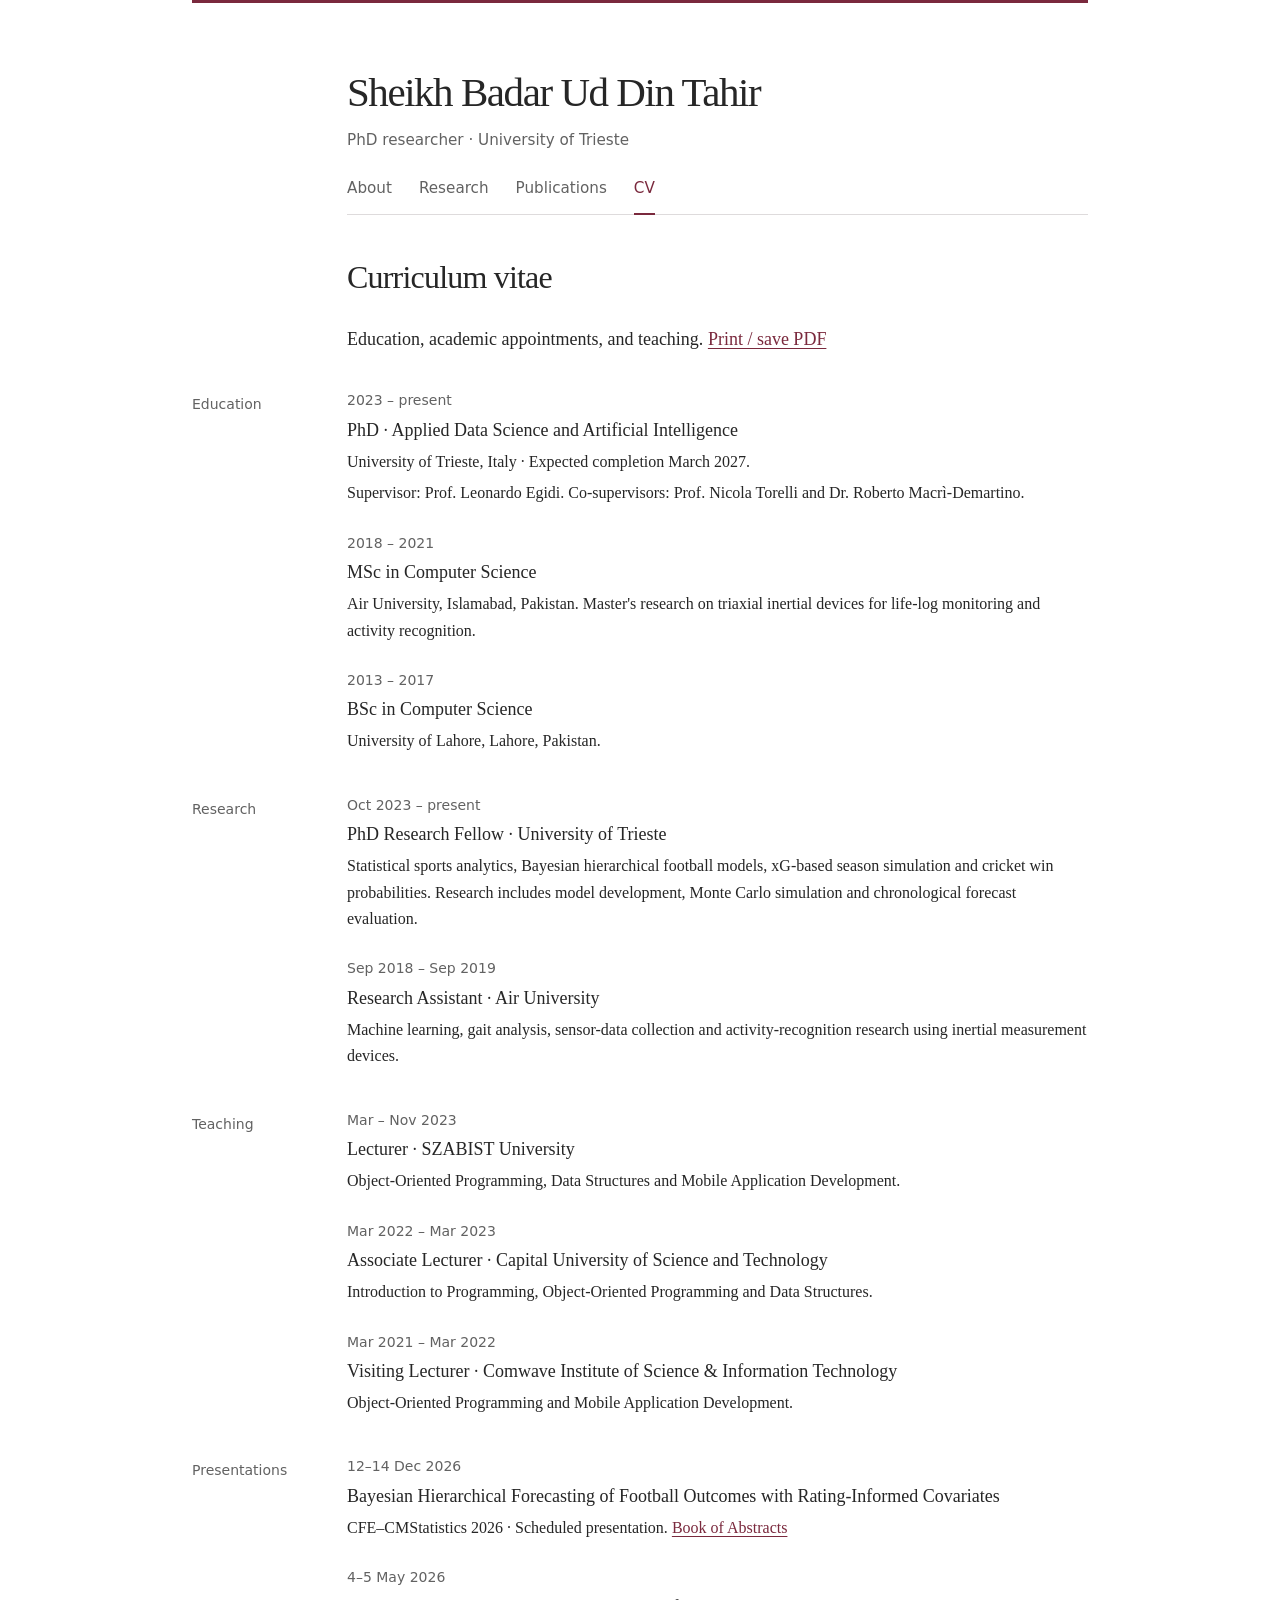
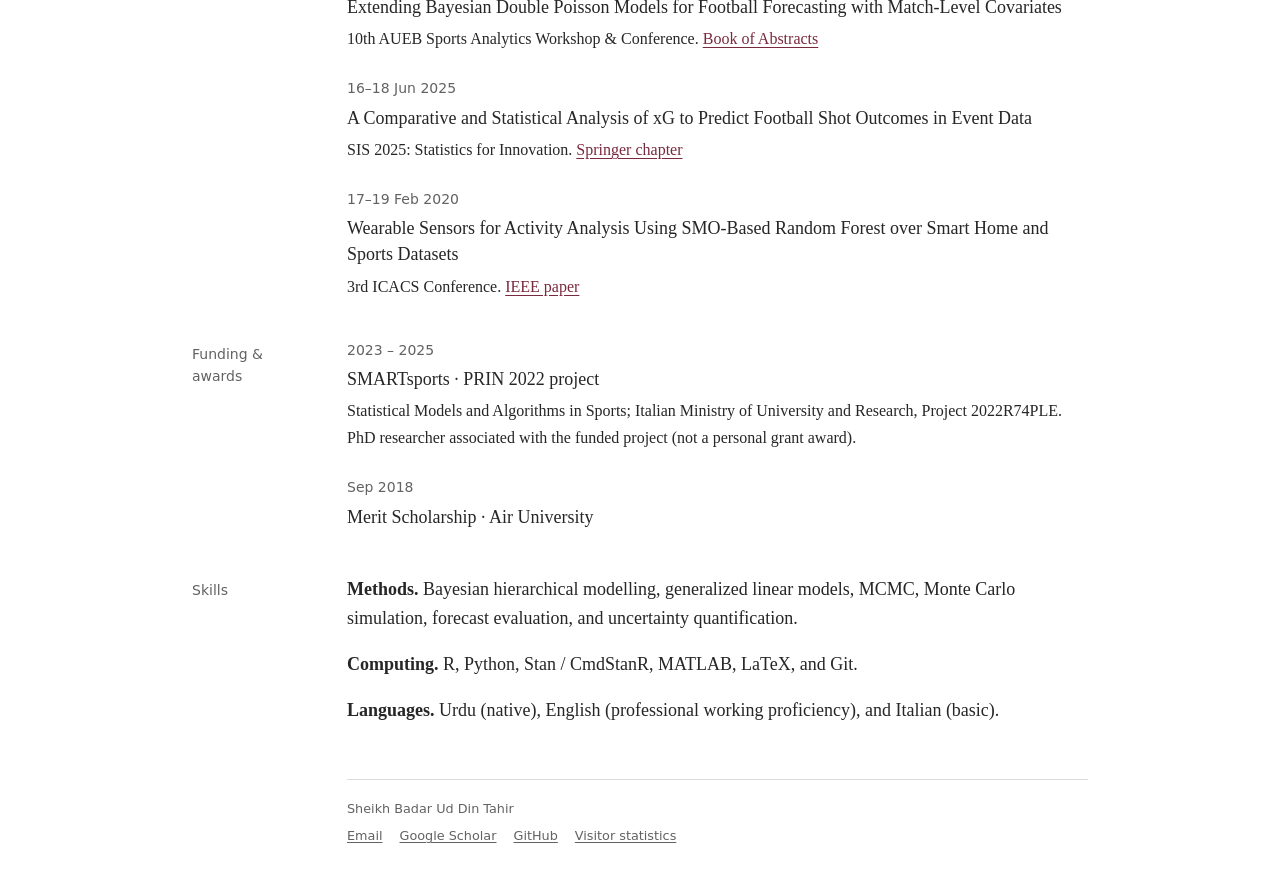
==== commit 9563bad3: "Redesign academic website with a simple text-first layout" ====
--- a/cv.html
+++ b/cv.html
@@ -1,41 +1,62 @@
 <!doctype html>
-<html lang="en" data-theme="light">
+<html lang="en">
 <head>
-<meta charset="utf-8"><meta name="viewport" content="width=device-width,initial-scale=1">
-<meta name="description" content="Education, research experience, teaching, presentations and technical skills of Sheikh Badar Ud Din Tahir.">
-<meta name="author" content="Sheikh Badar Ud Din Tahir"><meta name="theme-color" content="#f6f8f7">
-<meta property="og:type" content="website"><meta property="og:title" content="Academic CV | Sheikh Badar Ud Din Tahir"><meta property="og:description" content="Education, research experience, teaching, presentations and technical skills of Sheikh Badar Ud Din Tahir.">
+<meta charset="utf-8">
+<meta name="viewport" content="width=device-width, initial-scale=1">
+<meta name="description" content="Education, research appointments, teaching experience, conference presentations and skills of Sheikh Badar Ud Din Tahir.">
+<meta name="author" content="Sheikh Badar Ud Din Tahir">
+<meta name="theme-color" content="#ffffff">
+<title>Curriculum vitae | Sheikh Badar Ud Din Tahir</title>
+<link rel="canonical" href="https://sheikhbadar.github.io/cv.html">
+<meta property="og:title" content="Curriculum vitae | Sheikh Badar Ud Din Tahir">
+<meta property="og:description" content="Education, research appointments, teaching experience, conference presentations and skills of Sheikh Badar Ud Din Tahir.">
+<meta property="og:type" content="website">
 <meta property="og:url" content="https://sheikhbadar.github.io/cv.html">
-<title>Academic CV | Sheikh Badar Ud Din Tahir</title>
-<link rel="icon" href="assets/favicon.svg" type="image/svg+xml"><link rel="stylesheet" href="assets/style.css">
-<script type="application/ld+json">{"@context":"https://schema.org","@type":"Person","name":"Sheikh Badar Ud Din Tahir","url":"https://sheikhbadar.github.io/","jobTitle":"PhD Researcher","affiliation":{"@type":"CollegeOrUniversity","name":"University of Trieste"},"sameAs":["https://scholar.google.com/citations?user=f0XUQu8AAAAJ","https://github.com/sheikhbadar","https://www.linkedin.com/in/sheikhbadaruddintahir/"]}</script>
+<link rel="icon" href="assets/favicon.svg" type="image/svg+xml">
+<link rel="stylesheet" href="assets/style.css?v=2">
 </head>
 <body>
 <a class="skip-link" href="#main">Skip to content</a>
-<header class="site-header"><div class="container nav-wrap">
-<a href="index.html" class="brand" aria-label="Sheikh Badar Ud Din Tahir, home"><span class="brand-mark" aria-hidden="true">BT</span><span><span class="brand-name">Sheikh Badar Ud Din Tahir</span><span class="brand-sub">ACADEMIC RESEARCH WEBSITE</span></span></a>
-<nav class="nav-menu" id="primary-menu" data-nav aria-label="Main navigation">
-<a href="index.html" >Home</a>
-<a href="research.html" >Research</a>
-<a href="publications.html" >Publications</a>
-<a href="cv.html" aria-current="page">CV</a>
-<a href="index.html#contact">Contact</a>
-</nav>
-<div class="nav-actions"><button class="theme-toggle" type="button" data-theme-toggle aria-label="Switch to dark theme" title="Toggle theme"><svg class="theme-icon" viewBox="0 0 24 24" aria-hidden="true"><circle cx="12" cy="12" r="4"/><path d="M12 2v2m0 16v2M4.9 4.9l1.4 1.4m11.4 11.4 1.4 1.4M2 12h2m16 0h2M4.9 19.1l1.4-1.4M17.7 6.3l1.4-1.4"/></svg></button><a class="btn btn-outline btn-sm" href="cv.html">Academic CV ↗</a><button type="button" class="menu-toggle" data-menu-toggle aria-controls="primary-menu" aria-expanded="false" aria-label="Open navigation"><svg viewBox="0 0 24 24" aria-hidden="true"><path d="M4 7h16M4 12h16M4 17h16"/></svg></button></div>
-</div></header>
-<main id="main"><section class="page-hero"><div class="container"><span class="kicker">Academic background</span><h1>Curriculum vitae</h1><p>An overview of my education, research, teaching, presentations and technical skills. For an application-ready PDF with referees, use the separate CV prepared for that institution.</p><div class="cv-print"><button class="btn btn-outline" type="button" onclick="window.print()">Print or save as PDF ↗</button></div></div></section>
-<section class="page-content"><div class="container cv-layout"><nav class="cv-sidenav" aria-label="CV sections"><a href="#education">Education</a><a href="#experience">Research experience</a><a href="#teaching">Teaching</a><a href="#presentations">Presentations</a><a href="#awards">Funding &amp; awards</a><a href="#skills">Technical skills</a></nav><div>
-<section id="education" class="cv-section"><h2>Education</h2>
+<div class="site">
+<header class="site-header">
+<a class="site-name" href="index.html">Sheikh Badar Ud Din Tahir</a>
+<p class="affiliation">PhD researcher · University of Trieste</p>
+<nav aria-label="Main navigation"><a href="index.html">About</a>
+<a href="research.html">Research</a>
+<a href="publications.html">Publications</a>
+<a href="cv.html" aria-current="page">CV</a></nav>
+</header>
+<main id="main"><div class="page-heading"><h1>Curriculum vitae</h1></div>
+<p class="page-intro">Education, academic appointments, and teaching. <button class="text-button" type="button" onclick="window.print()">Print / save PDF</button></p><section class="section" id="education">
+<h2 class="section-label">Education</h2>
+<div class="section-body">
 <div class="cv-entry"><span class="cv-date">2023 – present</span><div><h3>PhD · Applied Data Science and Artificial Intelligence</h3><p>University of Trieste, Italy · Expected completion March 2027.</p><p>Supervisor: Prof. Leonardo Egidi. Co-supervisors: Prof. Nicola Torelli and Dr. Roberto Macrì-Demartino.</p></div></div>
 <div class="cv-entry"><span class="cv-date">2018 – 2021</span><div><h3>MSc in Computer Science</h3><p>Air University, Islamabad, Pakistan. Master's research on triaxial inertial devices for life-log monitoring and activity recognition.</p></div></div>
-<div class="cv-entry"><span class="cv-date">2013 – 2017</span><div><h3>BSc in Computer Science</h3><p>University of Lahore, Lahore, Pakistan.</p></div></div></section>
-<section id="experience" class="cv-section"><h2>Research experience</h2><div class="cv-entry"><span class="cv-date">Oct 2023 – present</span><div><h3>PhD Research Fellow · University of Trieste</h3><p>Statistical sports analytics, Bayesian hierarchical football models, xG-based season simulation and cricket win probabilities. Research includes model development, Monte Carlo simulation and chronological forecast evaluation.</p></div></div><div class="cv-entry"><span class="cv-date">Sep 2018 – Sep 2019</span><div><h3>Research Assistant · Air University</h3><p>Machine learning, gait analysis, sensor-data collection and activity-recognition research using inertial measurement devices.</p></div></div></section>
-<section id="teaching" class="cv-section"><h2>Teaching experience</h2><div class="cv-entry"><span class="cv-date">Mar – Nov 2023</span><div><h3>Lecturer · SZABIST University</h3><p>Object-Oriented Programming, Data Structures and Mobile Application Development.</p></div></div><div class="cv-entry"><span class="cv-date">Mar 2022 – Mar 2023</span><div><h3>Associate Lecturer · Capital University of Science and Technology</h3><p>Introduction to Programming, Object-Oriented Programming and Data Structures.</p></div></div><div class="cv-entry"><span class="cv-date">Mar 2021 – Mar 2022</span><div><h3>Visiting Lecturer · Comwave Institute of Science &amp; Information Technology</h3><p>Object-Oriented Programming and Mobile Application Development.</p></div></div></section>
-<section id="presentations" class="cv-section"><h2>Selected conference presentations</h2><div class="cv-entry"><span class="cv-date">12–14 Dec 2026</span><div><h3>Bayesian Hierarchical Forecasting of Football Outcomes with Rating-Informed Covariates</h3><p>CFE–CMStatistics 2026 · Scheduled presentation. <a href="https://www.cmstatistics.org/CFECMStatistics2026/docs/BoA.pdf?20261118072201" target="_blank" rel="noopener noreferrer">Book of Abstracts ↗</a></p></div></div><div class="cv-entry"><span class="cv-date">4–5 May 2026</span><div><h3>Extending Bayesian Double Poisson Models for Football Forecasting with Match-Level Covariates</h3><p>10th AUEB Sports Analytics Workshop &amp; Conference. <a href="https://1e48df9a-6be8-414d-b730-1ce029b2f0de.filesusr.com/ugd/67cac5_92f198dc8ef54267afe881db8b5768c3.pdf" target="_blank" rel="noopener noreferrer">Book of Abstracts ↗</a></p></div></div><div class="cv-entry"><span class="cv-date">16–18 Jun 2025</span><div><h3>A Comparative and Statistical Analysis of xG to Predict Football Shot Outcomes in Event Data</h3><p>SIS 2025: Statistics for Innovation. <a href="https://doi.org/10.1007/978-3-031-96736-8_68" target="_blank" rel="noopener noreferrer">Springer chapter ↗</a></p></div></div><div class="cv-entry"><span class="cv-date">17–19 Feb 2020</span><div><h3>Wearable Sensors for Activity Analysis Using SMO-Based Random Forest over Smart Home and Sports Datasets</h3><p>3rd ICACS Conference. <a href="https://doi.org/10.1109/ICACS47775.2020.9055944" target="_blank" rel="noopener noreferrer">IEEE paper ↗</a></p></div></div></section>
-<section id="awards" class="cv-section"><h2>Research funding &amp; awards</h2><div class="cv-entry"><span class="cv-date">2023 – 2025</span><div><h3>SMARTsports · PRIN 2022 project</h3><p>Statistical Models and Algorithms in Sports; Italian Ministry of University and Research, Project 2022R74PLE. PhD researcher associated with the funded project (not a personal grant award).</p></div></div><div class="cv-entry"><span class="cv-date">Sep 2018</span><div><h3>Merit Scholarship · Air University</h3></div></div></section>
-<section id="skills" class="cv-section"><h2>Skills &amp; languages</h2><h3 style="font-size:.87rem">Statistics &amp; forecasting</h3><div class="cv-tags"><span class="cv-tag">Bayesian hierarchical modelling</span><span class="cv-tag">Generalized linear models</span><span class="cv-tag">MCMC</span><span class="cv-tag">Monte Carlo simulation</span><span class="cv-tag">Forecast evaluation</span><span class="cv-tag">Uncertainty quantification</span></div><h3 style="font-size:.87rem;margin-top:23px">Computing</h3><div class="cv-tags"><span class="cv-tag">R</span><span class="cv-tag">Python</span><span class="cv-tag">Stan / CmdStanR</span><span class="cv-tag">MATLAB</span><span class="cv-tag">LaTeX</span><span class="cv-tag">Git</span></div><h3 style="font-size:.87rem;margin-top:23px">Languages</h3><p style="color:var(--muted);font-size:.87rem">Urdu (native) · English (professional working proficiency) · Italian (basic, currently learning)</p></section>
-<p style="font-size:.84rem;color:var(--muted)">Find publication details and DOI links on the <a href="publications.html">Publications</a> page. Academic referees and supporting documents can be supplied directly for applications.</p>
-</div></div></section></main>
-<footer class="site-footer"><div class="container"><div class="footer-grid"><div><div class="footer-title">Sheikh Badar Ud Din Tahir</div><p class="footer-note">PhD Researcher · University of Trieste<br>Statistical modelling, probabilistic forecasting &amp; sports analytics.</p></div><div><div class="footer-links"><a href="mailto:sheikhbadaruddin.tahir@phd.units.it">Email</a><a href="https://scholar.google.com/citations?user=f0XUQu8AAAAJ" target="_blank" rel="noopener noreferrer">Google Scholar</a><a href="https://github.com/sheikhbadar" target="_blank" rel="noopener noreferrer">GitHub</a><a href="https://www.linkedin.com/in/sheikhbadaruddintahir/" target="_blank" rel="noopener noreferrer">LinkedIn</a><a href="https://www.researchgate.net/profile/Sheikh-Tahir" target="_blank" rel="noopener noreferrer">ResearchGate</a></div></div><div class="counter-wrap"><span class="counter-title">Visitors by country</span><a href="https://info.flagcounter.com/ZrS2" target="_blank" rel="noopener noreferrer" aria-label="Open existing Flag Counter visitor statistics"><img src="https://s01.flagcounter.com/count2/ZrS2/bg_F5F3FF/txt_000000/border_C7D2FE/columns_4/maxflags_25/viewers_0/labels_1/pageviews_1/flags_1/percent_0/" alt="Flag Counter: visitors by country" loading="lazy"></a></div></div><div class="footer-bottom"><span>© <span data-year>2026</span> Sheikh Badar Ud Din Tahir. All rights reserved.</span><span>Built for research, clarity and accessibility · Hosted with GitHub Pages</span></div></div></footer>
-<script src="assets/publications.js" defer></script><script src="assets/script.js" defer></script>
-</body></html>+<div class="cv-entry"><span class="cv-date">2013 – 2017</span><div><h3>BSc in Computer Science</h3><p>University of Lahore, Lahore, Pakistan.</p></div></div></div>
+</section>
+<section class="section" id="experience">
+<h2 class="section-label">Research</h2>
+<div class="section-body"><div class="cv-entry"><span class="cv-date">Oct 2023 – present</span><div><h3>PhD Research Fellow · University of Trieste</h3><p>Statistical sports analytics, Bayesian hierarchical football models, xG-based season simulation and cricket win probabilities. Research includes model development, Monte Carlo simulation and chronological forecast evaluation.</p></div></div><div class="cv-entry"><span class="cv-date">Sep 2018 – Sep 2019</span><div><h3>Research Assistant · Air University</h3><p>Machine learning, gait analysis, sensor-data collection and activity-recognition research using inertial measurement devices.</p></div></div></div>
+</section>
+<section class="section" id="teaching">
+<h2 class="section-label">Teaching</h2>
+<div class="section-body"><div class="cv-entry"><span class="cv-date">Mar – Nov 2023</span><div><h3>Lecturer · SZABIST University</h3><p>Object-Oriented Programming, Data Structures and Mobile Application Development.</p></div></div><div class="cv-entry"><span class="cv-date">Mar 2022 – Mar 2023</span><div><h3>Associate Lecturer · Capital University of Science and Technology</h3><p>Introduction to Programming, Object-Oriented Programming and Data Structures.</p></div></div><div class="cv-entry"><span class="cv-date">Mar 2021 – Mar 2022</span><div><h3>Visiting Lecturer · Comwave Institute of Science &amp; Information Technology</h3><p>Object-Oriented Programming and Mobile Application Development.</p></div></div></div>
+</section>
+<section class="section" id="presentations">
+<h2 class="section-label">Presentations</h2>
+<div class="section-body"><div class="cv-entry"><span class="cv-date">12–14 Dec 2026</span><div><h3>Bayesian Hierarchical Forecasting of Football Outcomes with Rating-Informed Covariates</h3><p>CFE–CMStatistics 2026 · Scheduled presentation. <a href="https://www.cmstatistics.org/CFECMStatistics2026/docs/BoA.pdf?20261118072201" target="_blank" rel="noopener noreferrer">Book of Abstracts</a></p></div></div><div class="cv-entry"><span class="cv-date">4–5 May 2026</span><div><h3>Extending Bayesian Double Poisson Models for Football Forecasting with Match-Level Covariates</h3><p>10th AUEB Sports Analytics Workshop &amp; Conference. <a href="https://1e48df9a-6be8-414d-b730-1ce029b2f0de.filesusr.com/ugd/67cac5_92f198dc8ef54267afe881db8b5768c3.pdf" target="_blank" rel="noopener noreferrer">Book of Abstracts</a></p></div></div><div class="cv-entry"><span class="cv-date">16–18 Jun 2025</span><div><h3>A Comparative and Statistical Analysis of xG to Predict Football Shot Outcomes in Event Data</h3><p>SIS 2025: Statistics for Innovation. <a href="https://doi.org/10.1007/978-3-031-96736-8_68" target="_blank" rel="noopener noreferrer">Springer chapter</a></p></div></div><div class="cv-entry"><span class="cv-date">17–19 Feb 2020</span><div><h3>Wearable Sensors for Activity Analysis Using SMO-Based Random Forest over Smart Home and Sports Datasets</h3><p>3rd ICACS Conference. <a href="https://doi.org/10.1109/ICACS47775.2020.9055944" target="_blank" rel="noopener noreferrer">IEEE paper</a></p></div></div></div>
+</section>
+<section class="section" id="awards">
+<h2 class="section-label">Funding &amp; awards</h2>
+<div class="section-body"><div class="cv-entry"><span class="cv-date">2023 – 2025</span><div><h3>SMARTsports · PRIN 2022 project</h3><p>Statistical Models and Algorithms in Sports; Italian Ministry of University and Research, Project 2022R74PLE. PhD researcher associated with the funded project (not a personal grant award).</p></div></div><div class="cv-entry"><span class="cv-date">Sep 2018</span><div><h3>Merit Scholarship · Air University</h3></div></div></div>
+</section>
+<section class="section" id="skills">
+<h2 class="section-label">Skills</h2>
+<div class="section-body"><p><strong>Methods.</strong> Bayesian hierarchical modelling, generalized linear models, MCMC, Monte Carlo simulation, forecast evaluation, and uncertainty quantification.</p><p><strong>Computing.</strong> R, Python, Stan / CmdStanR, MATLAB, LaTeX, and Git.</p><p><strong>Languages.</strong> Urdu (native), English (professional working proficiency), and Italian (basic).</p></div>
+</section>
+
+</main>
+<footer class="site-footer"><span>Sheikh Badar Ud Din Tahir</span><div><a href="mailto:sheikhbadaruddin.tahir@phd.units.it">Email</a><a href="https://scholar.google.com/citations?user=f0XUQu8AAAAJ">Google Scholar</a><a href="https://github.com/sheikhbadar">GitHub</a><a href="https://info.flagcounter.com/ZrS2">Visitor statistics</a></div></footer>
+</div>
+</body>
+</html>
--- a/assets/style.css
+++ b/assets/style.css
@@ -1,204 +1,93 @@
-/* Sheikh Badar Ud Din Tahir | Academic research website | 2026 */
-:root {
-  color-scheme: light;
-  --bg:#f6f8f7; --paper:#ffffff; --ink:#162c3e; --ink-strong:#10283a;
-  --muted:#526676; --muted-2:#718493; --line:#dce5e5; --line-strong:#c6d4d5;
-  --accent:#137c78; --accent-dark:#0c605e; --accent-soft:#e4f4ef;
-  --navy:#18374d; --sun:#d8a85b; --shadow:0 12px 35px rgba(16,42,57,.055);
-  --radius:18px; --radius-lg:25px; --max:1180px;
-  --serif:Georgia, 'Times New Roman', serif;
-  --sans:Inter, -apple-system, BlinkMacSystemFont, 'Segoe UI', Helvetica, Arial, sans-serif;
+/* A small, text-first academic website. No external fonts or dependencies. */
+:root { color-scheme: light; --ink: #262626; --muted: #626262; --accent: #7a293d; --rule: #dedbdc; }
+* { box-sizing: border-box; }
+html { scroll-padding-top: 1.5rem; }
+body { margin: 0; background: #fff; color: var(--ink); font: 1.125rem/1.65 Georgia, 'Times New Roman', serif; -webkit-text-size-adjust: 100%; }
+a { color: var(--accent); text-decoration-thickness: 1px; text-underline-offset: .18em; }
+a:hover { color: #411322; text-decoration-thickness: 2px; }
+a:focus-visible, button:focus-visible { outline: 2px solid var(--accent); outline-offset: 5px; }
+.site { max-width: 980px; margin: 0 auto; padding: 0 42px; }
+.site-header { padding: 65px 0 0 155px; border-top: 3px solid var(--accent); }
+.site-header h1, .site-name { margin: 0; color: var(--ink); font-size: clamp(1.8rem, 3.2vw, 2.65rem); line-height: 1.2; font-weight: normal; letter-spacing: -.035em; text-decoration: none; }
+.site-name { display: inline-block; }
+.affiliation { margin: 12px 0 25px; color: var(--muted); font: .95rem/1.5 system-ui, sans-serif; }
+nav { display: flex; gap: 27px; border-bottom: 1px solid var(--rule); font: .95rem/1.5 system-ui, sans-serif; }
+nav a { color: var(--muted); padding: 0 0 13px; text-decoration: none; }
+nav a[aria-current] { color: var(--accent); border-bottom: 2px solid var(--accent); margin-bottom: -1px; }
+main { padding: 42px 0 15px; }
+.section { display: grid; grid-template-columns: 125px minmax(0, 1fr); gap: 30px; margin-bottom: 39px; scroll-margin-top: 25px; }
+.section-label { margin: 4px 0 0; font: .875rem/1.6 system-ui, sans-serif; color: var(--muted); }
+.section-body { min-width: 0; }
+p { margin: 0 0 16px; }
+p:last-child { margin-bottom: 0; }
+h2 { font-size: 1.35rem; line-height: 1.35; font-weight: normal; margin: 0 0 12px; }
+h3 { font-size: 1.125rem; line-height: 1.45; font-weight: normal; margin: 0 0 6px; }
+.profile-links { display: flex; flex-wrap: wrap; gap: 8px 20px; margin-top: 23px; font: .875rem/1.6 system-ui, sans-serif; }
+.paper-list { padding: 0; margin: 0; list-style: none; }
+.paper { margin: 0 0 25px; }
+.paper:last-child { margin-bottom: 0; }
+.paper h3 a { text-decoration: none; }
+.paper h3 a:hover { text-decoration: underline; }
+.paper p { margin: 3px 0 0; }
+.authors, .publication-meta { font-size: 1rem; line-height: 1.5; }
+.authors { color: #454545; }
+.publication-meta { color: var(--muted); }
+.self-author { color: var(--ink); }
+.paper-status { font-style: normal; }
+cite { font-style: italic; }
+.paper-links { font: .875rem/1.6 system-ui, sans-serif; }
+.section-end { margin-top: 18px; font: .875rem/1.6 system-ui, sans-serif; }
+.dated-list { list-style: none; padding: 0; margin: 0; }
+.dated-list li { display: grid; grid-template-columns: 80px minmax(0, 1fr); gap: 17px; margin-bottom: 16px; font-size: 1rem; }
+.date { color: var(--muted); font: .875rem/1.7 system-ui, sans-serif; }
+.muted { color: var(--muted); }
+.email { overflow-wrap: anywhere; }
+.page-heading { margin: 0 0 28px 155px; }
+.page-heading h1 { margin: 0; font-size: 2rem; font-weight: normal; line-height: 1.25; letter-spacing: -.025em; }
+.page-intro { margin: 0 0 35px 155px; }
+.section-body article + article { margin-top: 33px; }
+.plain-list { margin: 0; padding-left: 1.15em; }
+.plain-list li { padding-left: .25em; margin-bottom: 15px; }
+.cv-entry { margin-bottom: 25px; }
+.cv-entry:last-child { margin-bottom: 0; }
+.cv-date { display: block; font: .875rem/1.6 system-ui, sans-serif; color: var(--muted); margin-bottom: 5px; }
+.cv-entry p { font-size: 1rem; margin: 5px 0 0; }
+.text-button { display: inline; padding: 0; background: none; border: 0; color: var(--accent); text-decoration: underline; text-underline-offset: .18em; font: inherit; cursor: pointer; }
+.site-footer { margin: 0 0 30px 155px; padding: 19px 0; border-top: 1px solid var(--rule); font: .8rem/1.6 system-ui, sans-serif; color: var(--muted); }
+.site-footer div { display: flex; flex-wrap: wrap; gap: 7px 17px; margin-top: 6px; }
+.site-footer a { color: var(--muted); }
+.skip-link { position: absolute; top: -100px; left: 1rem; background: white; padding: 10px; z-index: 2; }
+.skip-link:focus { top: 10px; }
+@media (max-width: 700px) {
+  .site { padding: 0 24px; }
+  .site-header { padding: 35px 0 0; }
+  .site-header h1, .site-name { max-width: 450px; font-size: 2rem; }
+  nav { gap: 24px; flex-wrap: wrap; }
+  main { padding-top: 30px; }
+  .section { display: block; margin-bottom: 33px; }
+  .section-label { color: var(--accent); margin: 0 0 14px; }
+  .page-heading, .page-intro, .site-footer { margin-left: 0; }
+  .page-heading { margin-bottom: 20px; }
+  .dated-list li { grid-template-columns: 75px minmax(0, 1fr); gap: 12px; }
 }
-html[data-theme="dark"] {
-  color-scheme:dark;
-  --bg:#0d1a26; --paper:#132637; --ink:#dce9ed; --ink-strong:#f0f7f7;
-  --muted:#adc0c9; --muted-2:#91a6af; --line:#2d4754; --line-strong:#43616c;
-  --accent:#67c8b7; --accent-dark:#a4e7d6; --accent-soft:#193c3d;
-  --navy:#d8e9ec; --sun:#dfba76; --shadow:0 18px 42px rgba(0,0,0,.2);
+@media (max-width: 360px) {
+  .site { padding: 0 18px; }
+  nav { gap: 18px; }
+  .site-header h1, .site-name { font-size: 1.8rem; }
 }
-*,*::before,*::after{box-sizing:border-box}
-html{scroll-behavior:smooth;scroll-padding-top:94px}
-body{margin:0;font:16px/1.68 var(--sans);background:var(--bg);color:var(--ink);-webkit-font-smoothing:antialiased}
-a{color:var(--accent-dark);text-underline-offset:3px}
-a:hover{color:var(--accent)}
-button,input{font:inherit}
-button{cursor:pointer}
-img,svg{max-width:100%}
-.container{width:min(var(--max), calc(100% - 48px));margin-inline:auto}
-.skip-link{position:absolute;top:-100px;left:12px;z-index:200;background:var(--ink-strong);color:var(--paper);padding:10px 15px;border-radius:5px}
-.skip-link:focus{top:10px}
-.site-header{position:sticky;top:0;z-index:100;border-bottom:1px solid var(--line);background:color-mix(in srgb,var(--paper) 91%,transparent);backdrop-filter:blur(14px)}
-.nav-wrap{display:flex;align-items:center;min-height:78px;gap:24px}
-.brand{display:flex;align-items:center;gap:11px;color:var(--ink-strong);text-decoration:none;line-height:1.22;flex-shrink:0}
-.brand-mark{display:grid;place-items:center;width:39px;height:39px;border-radius:11px;background:var(--navy);color:var(--paper);font:bold 15px var(--serif);letter-spacing:-.07em}
-html[data-theme="dark"] .brand-mark{background:#e1eff0;color:#112a3c}
-.brand-name{font-weight:750;font-size:.89rem;letter-spacing:-.02em}
-.brand-sub{display:block;color:var(--muted-2);font-size:.69rem;font-weight:500;margin-top:4px;letter-spacing:.035em}
-.nav-menu{display:flex;align-items:center;justify-content:center;gap:5px;flex:1}
-.nav-menu a{font-size:.85rem;text-decoration:none;font-weight:620;padding:9px 12px;border-radius:8px;color:var(--muted)}
-.nav-menu a:hover,.nav-menu a[aria-current="page"]{background:var(--accent-soft);color:var(--accent-dark)}
-.nav-actions{display:flex;align-items:center;gap:8px}
-.theme-toggle,.menu-toggle{display:grid;place-items:center;width:39px;height:39px;border:1px solid var(--line);background:transparent;border-radius:10px;color:var(--ink)}
-.theme-toggle:hover,.menu-toggle:hover{background:var(--accent-soft)}
-.theme-icon{width:18px;height:18px;fill:none;stroke:currentColor;stroke-width:1.7;stroke-linecap:round}
-.menu-toggle{display:none}
-.menu-toggle svg{height:20px;width:20px;stroke:currentColor;fill:none;stroke-width:2}
-.btn{display:inline-flex;gap:9px;align-items:center;justify-content:center;min-height:44px;padding:10px 18px;border-radius:10px;border:1px solid transparent;text-decoration:none;font-size:.9rem;font-weight:700;line-height:1.25;transition:transform .18s,background .18s,border-color .18s}
-.btn:hover{transform:translateY(-2px)}
-.btn-primary{background:#147d78;color:#fff}
-.btn-primary:hover{background:#0c6360;color:#fff}
-.btn-outline{background:transparent;color:var(--ink-strong);border-color:var(--line-strong)}
-.btn-outline:hover{background:var(--paper);color:var(--accent-dark);border-color:var(--accent)}
-.btn-quiet{background:var(--accent-soft);color:var(--accent-dark)}
-.btn-sm{padding:8px 13px;min-height:38px;font-size:.79rem}
-.site-header .btn{white-space:nowrap}
-.kicker{text-transform:uppercase;letter-spacing:.18em;font-weight:800;font-size:.72rem;color:var(--accent-dark)}
-.eyebrow-line{display:inline-flex;align-items:center;gap:10px}
-.eyebrow-line:before{content:"";width:26px;height:1.5px;background:var(--accent)}
-.section{padding:88px 0}
-.section-tight{padding:65px 0}
-.section-heading{max-width:710px;margin-bottom:28px}
-.section-heading h2{font:normal clamp(2rem,3.5vw,3.1rem)/1.14 var(--serif);letter-spacing:-.046em;margin:11px 0}
-.section-heading p{color:var(--muted);margin:9px 0;font-size:1.02rem}
-.divider{height:1px;background:var(--line)}
-.hero{overflow:hidden;position:relative;border-bottom:1px solid var(--line);background:linear-gradient(115deg,var(--paper) 0%,var(--paper) 48%,var(--bg) 100%)}
-.hero::after{content:"";pointer-events:none;position:absolute;right:-180px;top:-280px;width:700px;height:700px;border:1px solid var(--line);border-radius:50%;opacity:.65}
-.hero-grid{display:grid;grid-template-columns:1.02fr .98fr;gap:48px;align-items:center;padding:104px 0 96px;position:relative;z-index:1}
-.hero h1{font:normal clamp(3.3rem,5.35vw,5.45rem)/1.02 var(--serif);letter-spacing:-.062em;margin:22px 0 23px;max-width:730px;color:var(--ink-strong)}
-.hero h1 em{color:var(--accent-dark);font-style:italic}
-.hero-intro{color:var(--muted);font-size:1.09rem;max-width:550px;line-height:1.75;margin:0 0 29px}
-.hero-actions{display:flex;flex-wrap:wrap;gap:11px;margin-bottom:31px}
-.hero-affiliation{display:flex;align-items:center;gap:11px;border-top:1px solid var(--line);padding-top:20px;color:var(--muted);font-size:.85rem}
-.hero-affiliation strong{color:var(--ink-strong)}
-.accent-dot{height:8px;width:8px;border-radius:50%;background:var(--accent);display:inline-block;flex-shrink:0}
-.hero-visual{position:relative;min-width:0}
-.visual-shell{background:var(--paper);border:1px solid var(--line);border-radius:22px;padding:22px;box-shadow:0 26px 65px rgba(18,53,67,.08);position:relative}
-.visual-topline{display:flex;justify-content:space-between;align-items:center;gap:10px;margin-bottom:18px}
-.visual-topline strong{font-size:.85rem;letter-spacing:.02em}
-.visual-topline span{font-size:.68rem;letter-spacing:.13em;color:var(--muted-2);font-weight:700}
-.pitch-panel{border-radius:14px;background:#123e49;overflow:hidden;padding:10px;position:relative}
-.pitch-panel svg{display:block;width:100%;height:auto}
-.pitch-panel .illustration-note{color:#b9e7d9;position:absolute;left:15px;bottom:12px;letter-spacing:.03em;font-size:.62rem;opacity:.8}
-.workflow-steps{display:flex;align-items:center;justify-content:space-between;gap:4px;margin-top:16px}
-.workflow-step{font-size:.64rem;font-weight:750;white-space:nowrap;color:var(--ink);background:var(--bg);border:1px solid var(--line);padding:8px 8px;border-radius:7px}
-.workflow-arrow{color:var(--accent);font-size:15px}
-.visual-label{display:block;color:var(--muted-2);font-size:.76rem;margin-top:12px}
-.visual-float{position:absolute;right:-15px;top:68px;border-radius:12px;padding:13px 17px;border:1px solid var(--line);background:var(--paper);box-shadow:var(--shadow);transform:rotate(3deg);font-size:.77rem;font-weight:700;color:var(--ink-strong)}
-.visual-float span{display:block;color:var(--accent-dark);font-weight:700;font-size:.66rem;text-transform:uppercase;letter-spacing:.13em;margin-bottom:2px}
-.meta-strip{display:grid;grid-template-columns:repeat(3,1fr);border-bottom:1px solid var(--line);background:var(--bg)}
-.meta-item{padding:24px 22px;border-right:1px solid var(--line);font-size:.84rem;color:var(--muted)}
-.meta-item:last-child{border-right:none}
-.meta-item b{display:block;color:var(--ink-strong);font-size:1rem;font-weight:750;margin-bottom:2px}
-.about-grid{display:grid;grid-template-columns:.85fr 1.15fr;gap:80px;align-items:start}
-.about-prose{font-size:1.06rem;color:var(--muted)}
-.about-prose p{margin-top:0}
-.about-prose strong{color:var(--ink-strong);font-weight:680}
-.fact-stack{display:grid;gap:13px}
-.fact-row{border-top:1px solid var(--line);padding:15px 0;display:grid;grid-template-columns:125px 1fr;gap:18px;line-height:1.5;font-size:.89rem}
-.fact-row b{color:var(--ink-strong)}
-.fact-row span{color:var(--muted)}
-.cards{display:grid;grid-template-columns:repeat(3,minmax(0,1fr));gap:19px}
-.research-card,.project-card,.paper-card,.news-card{background:var(--paper);border:1px solid var(--line);border-radius:var(--radius);overflow:hidden;box-shadow:var(--shadow)}
-.research-card{display:flex;flex-direction:column;transition:transform .2s,border-color .2s}
-.research-card:hover,.project-card:hover{transform:translateY(-4px);border-color:var(--line-strong)}
-.card-illustration{height:181px;display:flex;align-items:center;justify-content:center;position:relative;overflow:hidden}
-.card-illustration svg{display:block;width:100%;height:100%}
-.illu-xg{background:#d9ede7}.illu-bayes{background:#e4e8f0}.illu-cricket{background:#f2e6d5}
-.research-card-body{padding:22px 23px 24px;display:flex;flex-direction:column;flex:1}
-.card-index{font-size:.69rem;font-weight:800;letter-spacing:.16em;color:var(--accent-dark);text-transform:uppercase}
-.research-card h3{font:normal 1.53rem/1.23 var(--serif);letter-spacing:-.033em;margin:10px 0}
-.research-card p,.project-card p{color:var(--muted);font-size:.87rem;line-height:1.7;margin:0 0 22px}
-.research-card .inline-link{margin-top:auto}
-.inline-link{display:inline-flex;align-items:center;gap:7px;text-decoration:none;color:var(--accent-dark);font-weight:750;font-size:.84rem}
-.inline-link:hover{text-decoration:underline}
-.inline-link .arrow{transition:transform .18s}
-.inline-link:hover .arrow{transform:translateX(4px)}
-.light-panel{background:var(--paper);border-block:1px solid var(--line)}
-.featured-list{display:grid;grid-template-columns:1fr 1fr;gap:18px}
-.featured-paper{background:var(--bg);border:1px solid var(--line);border-radius:16px;padding:22px 23px}
-.pill{display:inline-flex;align-items:center;border-radius:99px;padding:5px 10px;background:var(--accent-soft);color:var(--accent-dark);font-size:.7rem;font-weight:770;letter-spacing:.02em}
-.pill.neutral{background:var(--bg);border:1px solid var(--line);color:var(--muted)}
-.featured-paper h3{font-size:1.03rem;line-height:1.44;letter-spacing:-.01em;margin:13px 0 9px;color:var(--ink-strong)}
-.featured-paper p{color:var(--muted);font-size:.8rem;margin:0 0 16px}
-.news-list{display:grid;gap:0}
-.news-item{display:grid;grid-template-columns:115px 1fr;gap:24px;border-bottom:1px solid var(--line);padding:18px 0;align-items:start}
-.news-date{font-size:.75rem;color:var(--accent-dark);font-weight:760;text-transform:uppercase;letter-spacing:.06em}
-.news-item h3{font-size:.94rem;line-height:1.5;margin:0 0 4px;color:var(--ink-strong)}
-.news-item p{font-size:.82rem;color:var(--muted);margin:0}
-.project-grid{display:grid;grid-template-columns:repeat(3,minmax(0,1fr));gap:17px}
-.project-card{padding:22px;display:flex;flex-direction:column;transition:transform .2s}
-.project-symbol{height:46px;width:46px;border-radius:12px;background:var(--accent-soft);color:var(--accent-dark);display:grid;place-items:center;font:normal 1.5rem var(--serif);margin-bottom:14px}
-.project-card h3{font-size:1.04rem;line-height:1.35;margin:0 0 10px;color:var(--ink-strong)}
-.project-card .inline-link{margin-top:auto}
-.page-hero{padding:72px 0 50px;background:var(--paper);border-bottom:1px solid var(--line)}
-.page-hero h1{font:normal clamp(2.6rem,5vw,4.7rem)/1.1 var(--serif);letter-spacing:-.055em;margin:12px 0;color:var(--ink-strong)}
-.page-hero p{font-size:1.04rem;color:var(--muted);max-width:720px;margin:0}
-.page-content{padding:62px 0 100px}
-.pub-tools{display:flex;flex-wrap:wrap;gap:14px;align-items:center;justify-content:space-between;margin-bottom:20px}
-.filter-list{display:flex;flex-wrap:wrap;gap:8px}
-.filter-btn{border:1px solid var(--line);background:var(--paper);color:var(--muted);border-radius:99px;padding:8px 12px;font-size:.79rem;font-weight:700}
-.filter-btn[aria-pressed="true"]{background:var(--navy);border-color:var(--navy);color:var(--paper)}
-html[data-theme="dark"] .filter-btn[aria-pressed="true"]{color:#10283a}
-.search-box{position:relative;display:block;flex-basis:265px;flex-grow:1;max-width:350px}
-.search-box input{width:100%;background:var(--paper);color:var(--ink);border:1px solid var(--line);border-radius:10px;padding:10px 12px 10px 36px;outline-offset:3px;font-size:.85rem}
-.search-box svg{position:absolute;left:12px;top:12px;width:17px;height:17px;stroke:var(--muted);fill:none;stroke-width:2}
-.results-count{color:var(--muted-2);font-size:.78rem;margin:15px 0}
-.pub-list{display:grid;gap:12px}
-.pub-item{display:grid;grid-template-columns:77px 1fr;gap:22px;padding:23px 26px;background:var(--paper);border:1px solid var(--line);border-radius:13px}
-.pub-year{color:var(--accent-dark);font-size:.85rem;font-weight:800;padding-top:3px}
-.pub-item h3{margin:7px 0 8px;font-size:1.05rem;line-height:1.4;letter-spacing:-.015em;color:var(--ink-strong)}
-.pub-meta{font-size:.82rem;color:var(--muted);line-height:1.6;margin-bottom:12px}
-.pub-links{display:flex;flex-wrap:wrap;gap:17px}
-.pub-links a{text-decoration:none;font-weight:750;font-size:.78rem}
-.pub-links a:hover{text-decoration:underline}
-.empty-state{border:1px dashed var(--line-strong);border-radius:12px;padding:30px;text-align:center;color:var(--muted)}
-.research-detail{display:grid;grid-template-columns:.95fr 1.05fr;gap:52px;padding:58px 0;border-bottom:1px solid var(--line);align-items:center}
-.research-detail:nth-child(even) .research-detail-media{order:-1}
-.research-detail h2{font:normal clamp(1.9rem,3vw,2.8rem)/1.17 var(--serif);letter-spacing:-.04em;margin:14px 0}
-.research-detail p{color:var(--muted);margin:0 0 16px}
-.research-detail ul{color:var(--muted);font-size:.9rem;margin:0 0 23px;padding-left:20px}
-.research-detail li{padding:3px 0}
-.research-detail-media{padding:24px;border:1px solid var(--line);border-radius:17px;background:var(--paper)}
-.research-detail-media svg{width:100%;height:auto;display:block}
-.chart-caption{color:var(--muted-2);font-size:.72rem;margin:12px 0 0;text-align:center}
-.cv-layout{display:grid;grid-template-columns:220px minmax(0,1fr);gap:45px}
-.cv-sidenav{align-self:start;position:sticky;top:108px;display:grid;gap:7px}
-.cv-sidenav a{color:var(--muted);text-decoration:none;font-size:.83rem;padding:7px 10px;border-left:2px solid transparent}
-.cv-sidenav a:hover{border-left-color:var(--accent);color:var(--accent-dark)}
-.cv-section{border-bottom:1px solid var(--line);padding:0 0 28px;margin-bottom:38px;scroll-margin-top:110px}
-.cv-section h2{font:normal 1.9rem var(--serif);letter-spacing:-.035em;margin:0 0 22px}
-.cv-entry{display:grid;grid-template-columns:145px 1fr;gap:18px;margin:0 0 23px}
-.cv-date{font-size:.78rem;color:var(--accent-dark);font-weight:760;padding-top:3px}
-.cv-entry h3{font-size:.98rem;color:var(--ink-strong);margin:0 0 5px}
-.cv-entry p,.cv-entry ul{font-size:.85rem;color:var(--muted);margin:0 0 5px}
-.cv-entry ul{padding-left:20px}
-.cv-tags{display:flex;gap:8px;flex-wrap:wrap}
-.cv-tag{border:1px solid var(--line);border-radius:8px;color:var(--muted);padding:6px 10px;font-size:.75rem}
-.cv-print{margin-top:20px}
-.contact-panel{display:grid;grid-template-columns:1.1fr .9fr;gap:42px;align-items:center;background:var(--navy);border-radius:24px;color:#eefafa;padding:52px 55px}
-html[data-theme="dark"] .contact-panel{background:#1e4353}
-.contact-panel h2{font:normal clamp(2rem,3vw,3rem)/1.18 var(--serif);letter-spacing:-.045em;margin:10px 0;color:#fff}
-.contact-panel p{color:#cfdddd;max-width:600px;margin:0}
-.contact-actions{display:flex;flex-direction:column;gap:12px;align-items:flex-start}
-.contact-actions a{color:#fff;border-color:#7596a0}
-.contact-actions .btn-primary{border-color:transparent}
-.site-footer{background:var(--paper);border-top:1px solid var(--line);padding:42px 0 29px}
-.footer-grid{display:grid;grid-template-columns:1.4fr 1fr .8fr;gap:28px;align-items:start}
-.footer-title{font:normal 1.3rem var(--serif);color:var(--ink-strong);margin-bottom:5px}
-.footer-note{color:var(--muted);font-size:.77rem;max-width:355px}
-.footer-links{display:flex;flex-wrap:wrap;gap:12px 18px}
-.footer-links a{color:var(--muted);text-decoration:none;font-size:.79rem}
-.footer-links a:hover{color:var(--accent-dark)}
-.counter-wrap{justify-self:end;text-align:right}
-.counter-wrap .counter-title{display:block;color:var(--muted);font-size:.72rem;margin-bottom:7px}
-.counter-wrap img{display:inline-block;width:auto;height:auto;max-width:185px;border:1px solid var(--line);border-radius:7px}
-.footer-bottom{display:flex;justify-content:space-between;gap:14px;flex-wrap:wrap;color:var(--muted-2);font-size:.72rem;border-top:1px solid var(--line);padding-top:20px;margin-top:28px}
-.public-link{color:inherit}
-.reveal{opacity:1;transform:none;transition:transform .25s ease}
-.reveal.is-visible{opacity:1;transform:none}
-:focus-visible{outline:3px solid var(--sun);outline-offset:3px}
-@media(max-width:1050px){.nav-wrap{gap:10px}.brand-name{font-size:.8rem}.nav-menu a{font-size:.79rem;padding:8px}.hero-grid{gap:24px}.visual-float{right:-4px}.workflow-step{font-size:.54rem;padding:7px 5px}}
-@media(max-width:850px){.nav-wrap{min-height:70px}.nav-menu{position:absolute;top:70px;left:0;right:0;display:none;flex-direction:column;align-items:stretch;background:var(--paper);padding:13px 24px 21px;border-bottom:1px solid var(--line);box-shadow:var(--shadow)}.nav-menu.open{display:flex}.nav-menu a{font-size:.95rem;padding:12px}.menu-toggle{display:grid}.site-header .btn-sm{display:none}.hero-grid{grid-template-columns:1fr;max-width:740px;padding:70px 0}.hero-visual{max-width:620px;width:100%}.hero h1{max-width:680px}.about-grid{grid-template-columns:1fr;gap:26px}.cards,.project-grid{grid-template-columns:repeat(2,1fr)}.cards .research-card:last-child{grid-column:span 2}.featured-list{grid-template-columns:1fr 1fr}.research-detail{grid-template-columns:1fr;gap:22px}.research-detail:nth-child(even) .research-detail-media{order:0}.cv-layout{grid-template-columns:1fr}.cv-sidenav{display:none}.footer-grid{grid-template-columns:1fr 1fr}.counter-wrap{justify-self:start;text-align:left}.contact-panel{padding:35px;gap:25px}}
-@media(max-width:600px){.container{width:min(100% - 32px,var(--max))}.hero-grid{padding:63px 0 68px}.hero h1{font-size:clamp(3.1rem,13vw,4.4rem)}.hero-intro{font-size:1rem}.visual-shell{padding:13px}.visual-float{display:none}.workflow-step{white-space:normal;line-height:1.3;text-align:center}.meta-strip{grid-template-columns:1fr}.meta-item{padding:14px 16px;border-right:none;border-bottom:1px solid var(--line)}.meta-item:last-child{border-bottom:none}.section{padding:64px 0}.section-tight{padding:50px 0}.section-heading h2{font-size:2.2rem}.cards,.project-grid,.featured-list{grid-template-columns:1fr}.cards .research-card:last-child{grid-column:auto}.card-illustration{height:170px}.fact-row{grid-template-columns:100px 1fr}.news-item{grid-template-columns:88px 1fr;gap:12px}.page-hero{padding:50px 0 40px}.page-content{padding:40px 0 70px}.pub-tools{align-items:stretch}.search-box{max-width:none}.pub-item{grid-template-columns:1fr;padding:17px 19px;gap:4px}.pub-year{font-size:.77rem}.cv-entry{grid-template-columns:1fr;gap:3px}.contact-panel{grid-template-columns:1fr;border-radius:15px;padding:28px 23px}.footer-grid{grid-template-columns:1fr;gap:22px}.footer-bottom{flex-direction:column}.site-header .brand-sub{display:none}}
-@media(prefers-reduced-motion:reduce){*,*::before,*::after{scroll-behavior:auto!important;animation:none!important;transition:none!important}.reveal{opacity:1;transform:none}}
-@media print{.site-header,.site-footer,.skip-link,.cv-sidenav,.cv-print,.contact-panel{display:none!important}.page-hero{padding:15px 0;border-bottom:1px solid #bbb}.page-content{padding:15px 0}.container{width:100%}html,body{background:#fff!important;color:#000!important}.cv-layout{display:block}.cv-section{break-inside:avoid}.cv-entry{break-inside:avoid}.section{padding:10px 0}a{color:#000!important;text-decoration:none}}
+@media print {
+  @page { margin: 17mm; }
+  body { font-size: 10.5pt; line-height: 1.45; }
+  .site { max-width: none; padding: 0; }
+  .site-header { padding: 0 0 15px; border: 0; }
+  .site-header h1, .site-name { font-size: 22pt; }
+  nav, .site-footer, .skip-link, .text-button { display: none; }
+  .affiliation { margin-bottom: 0; }
+  main { padding-top: 0; }
+  .page-heading, .page-intro { margin-left: 0; }
+  .page-heading h1 { font-size: 18pt; }
+  .section { grid-template-columns: 90px minmax(0, 1fr); gap: 20px; margin-bottom: 20px; }
+  a { color: inherit; text-decoration: none; }
+  .paper, .cv-entry { break-inside: avoid; }
+  h2, h3 { break-after: avoid; }
+}
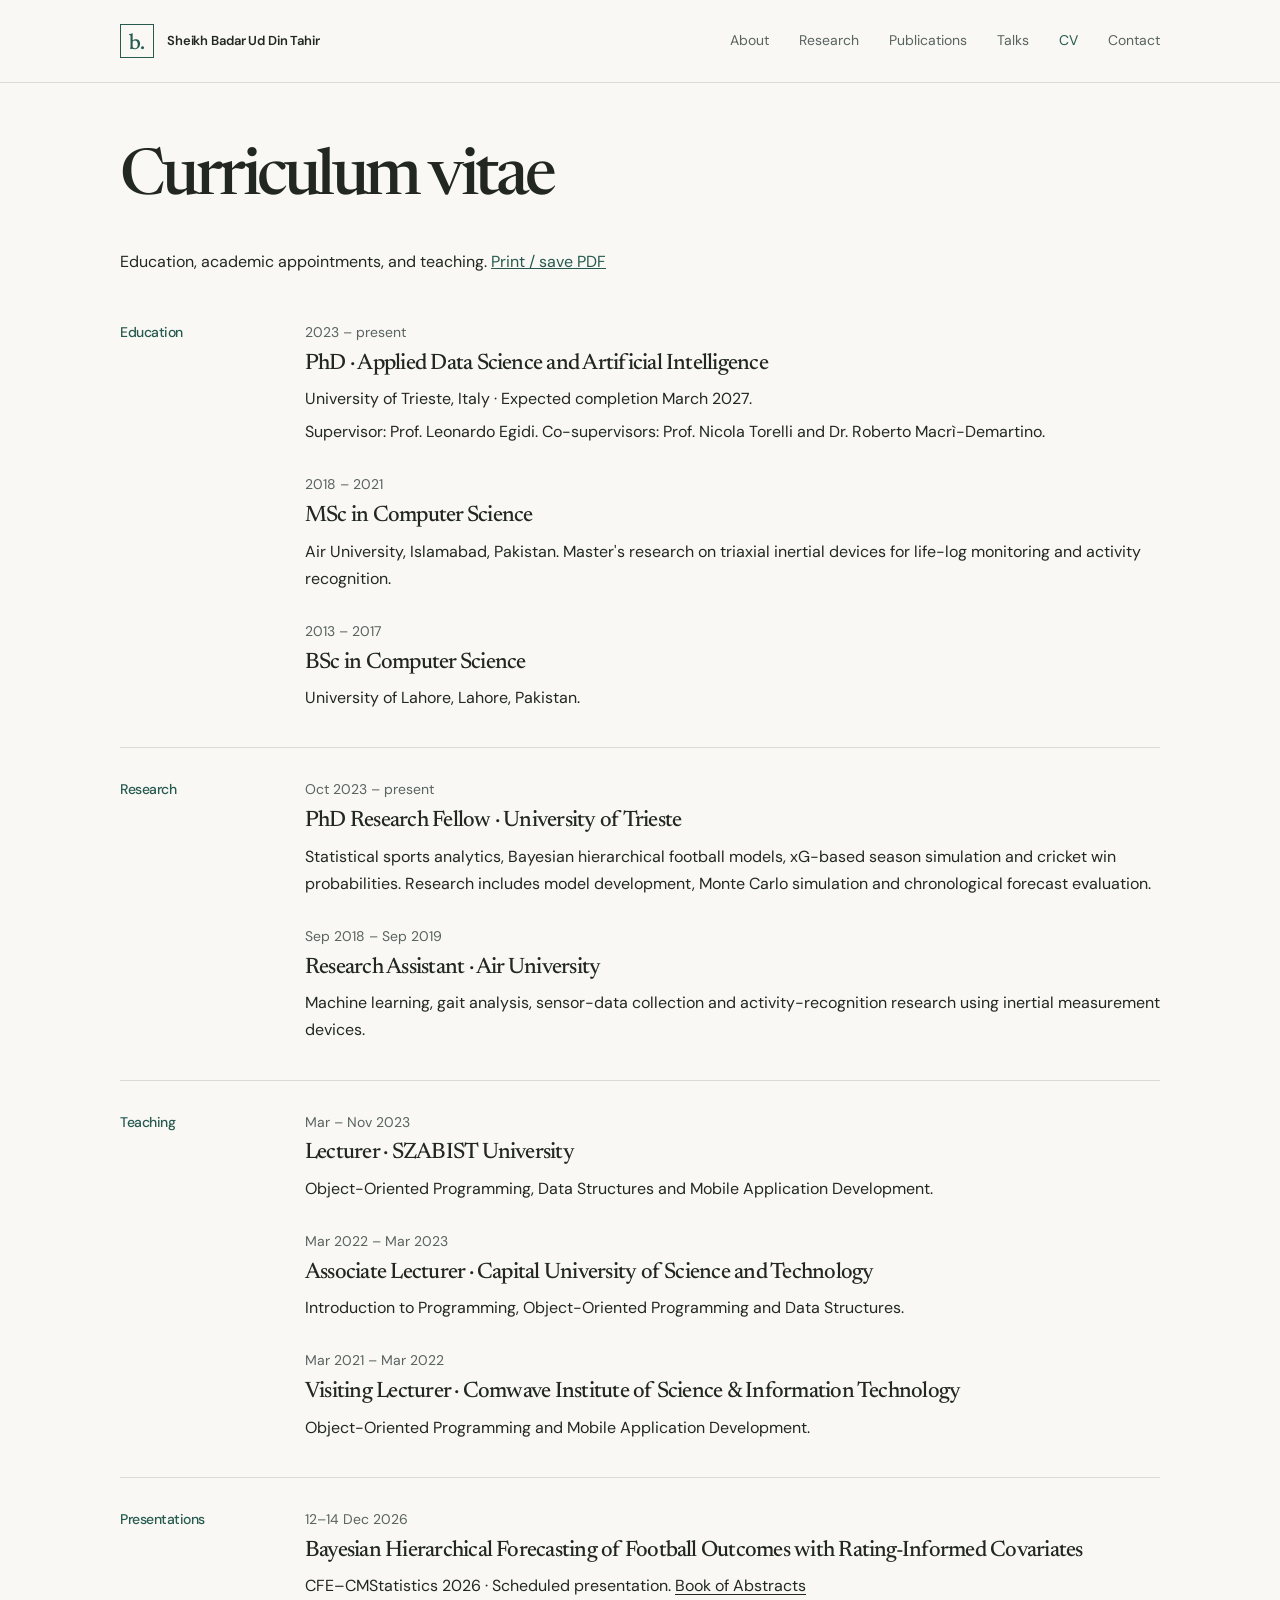
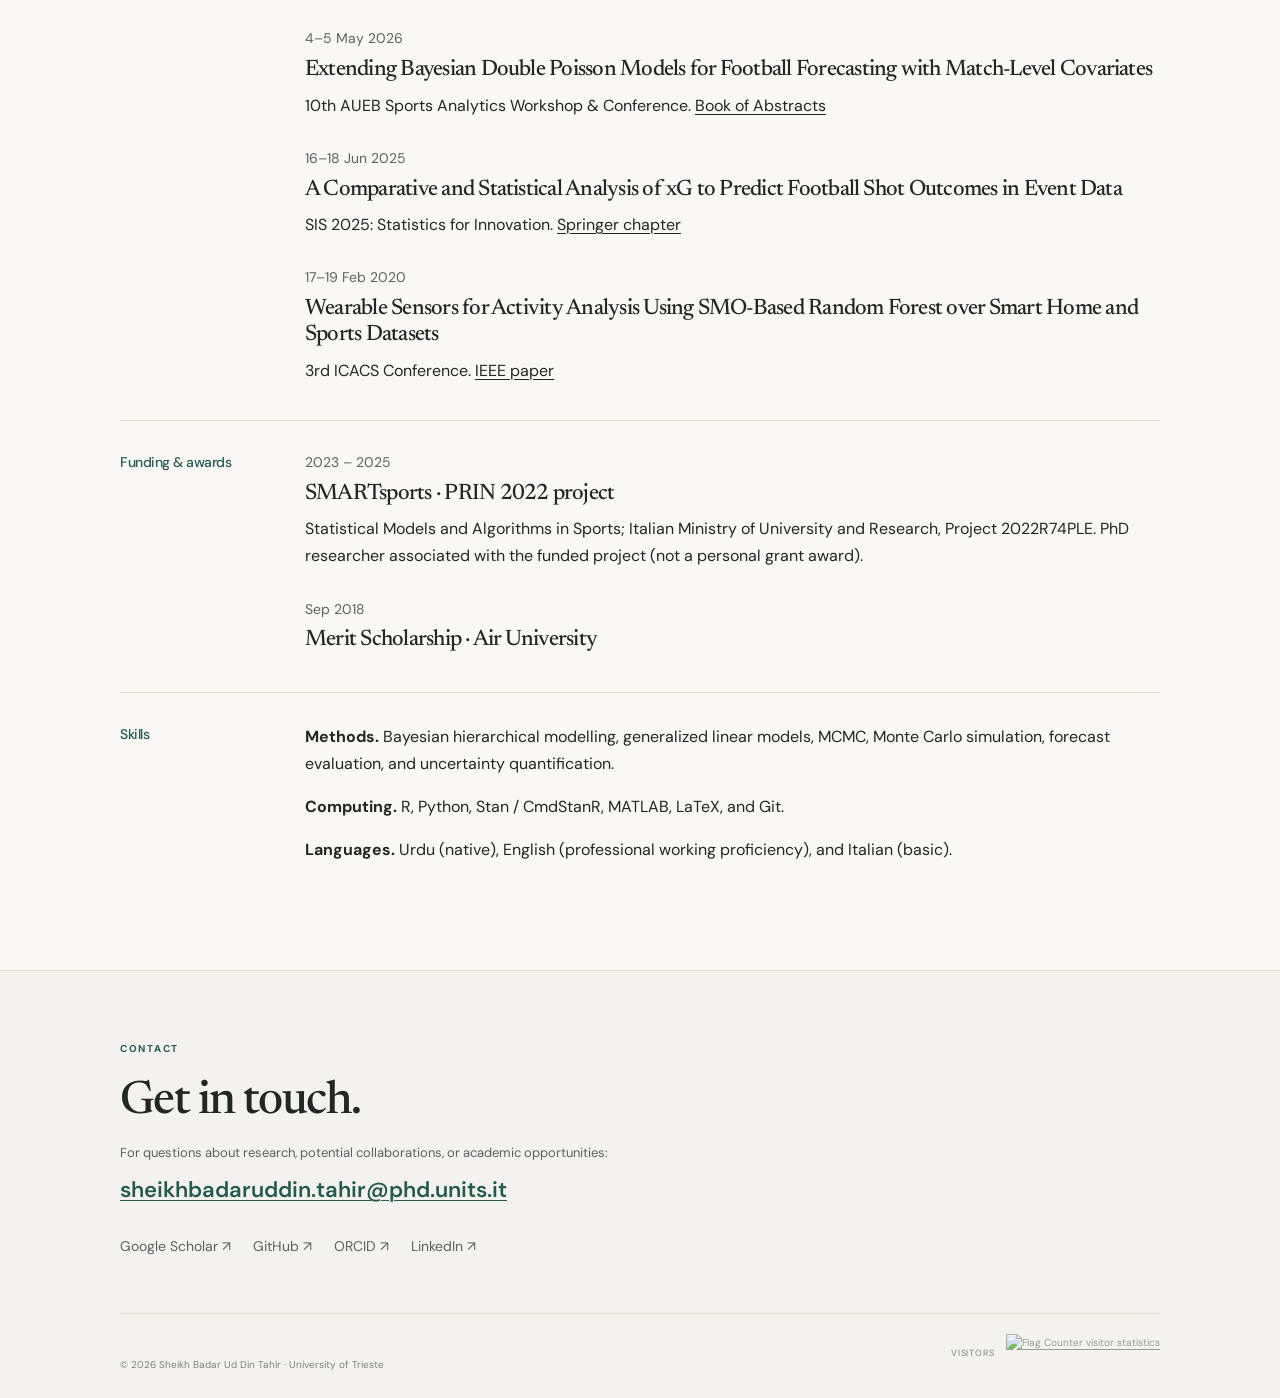
==== commit 523b53bb: "Adopt editorial design and fix publication search and mobile layout" ====
--- a/cv.html
+++ b/cv.html
@@ -3,30 +3,25 @@
 <head>
 <meta charset="utf-8">
 <meta name="viewport" content="width=device-width, initial-scale=1">
-<meta name="description" content="Education, research appointments, teaching experience, conference presentations and skills of Sheikh Badar Ud Din Tahir.">
+<meta name="description" content="Curriculum vitae of Sheikh Badar Ud Din Tahir, PhD researcher at the University of Trieste.">
 <meta name="author" content="Sheikh Badar Ud Din Tahir">
-<meta name="theme-color" content="#ffffff">
+<meta name="theme-color" content="#f9f8f5">
 <title>Curriculum vitae | Sheikh Badar Ud Din Tahir</title>
 <link rel="canonical" href="https://sheikhbadar.github.io/cv.html">
-<meta property="og:title" content="Curriculum vitae | Sheikh Badar Ud Din Tahir">
-<meta property="og:description" content="Education, research appointments, teaching experience, conference presentations and skills of Sheikh Badar Ud Din Tahir.">
-<meta property="og:type" content="website">
-<meta property="og:url" content="https://sheikhbadar.github.io/cv.html">
-<link rel="icon" href="assets/favicon.svg" type="image/svg+xml">
-<link rel="stylesheet" href="assets/style.css?v=2">
+<link rel="icon" type="image/svg+xml" href="assets/favicon.svg">
+<link rel="preconnect" href="https://fonts.googleapis.com">
+<link rel="preconnect" href="https://fonts.gstatic.com" crossorigin>
+<link href="https://fonts.googleapis.com/css2?family=DM+Sans:wght@400;500;600;700&family=Newsreader:opsz,wght@6..72,400;6..72,500;6..72,600&display=swap" rel="stylesheet">
+<link rel="stylesheet" href="assets/style.css?v=3">
+<script defer src="assets/site.js?v=3"></script>
 </head>
 <body>
-<a class="skip-link" href="#main">Skip to content</a>
-<div class="site">
-<header class="site-header">
-<a class="site-name" href="index.html">Sheikh Badar Ud Din Tahir</a>
-<p class="affiliation">PhD researcher · University of Trieste</p>
-<nav aria-label="Main navigation"><a href="index.html">About</a>
-<a href="research.html">Research</a>
-<a href="publications.html">Publications</a>
-<a href="cv.html" aria-current="page">CV</a></nav>
-</header>
-<main id="main"><div class="page-heading"><h1>Curriculum vitae</h1></div>
+<a class="skip-link" href="#main">Skip to main content</a>
+<header class="topbar"><div class="wrap masthead">
+<a class="brand" href="index.html" aria-label="Sheikh Badar Ud Din Tahir, home"><span class="brand-symbol" aria-hidden="true">b.</span><span class="brand-text">Sheikh Badar Ud Din Tahir</span></a>
+<nav class="navigation" aria-label="Main navigation"><a href="index.html#about">About</a><a href="index.html#research">Research</a><a href="publications.html">Publications</a><a href="index.html#talks">Talks</a><a href="cv.html" aria-current="page">CV</a><a href="index.html#contact">Contact</a></nav>
+</div></header>
+<main class="wrap detail-page" id="main"><div class="page-heading"><h1>Curriculum vitae</h1></div>
 <p class="page-intro">Education, academic appointments, and teaching. <button class="text-button" type="button" onclick="window.print()">Print / save PDF</button></p><section class="section" id="education">
 <h2 class="section-label">Education</h2>
 <div class="section-body">
@@ -56,7 +51,12 @@
 </section>
 
 </main>
-<footer class="site-footer"><span>Sheikh Badar Ud Din Tahir</span><div><a href="mailto:sheikhbadaruddin.tahir@phd.units.it">Email</a><a href="https://scholar.google.com/citations?user=f0XUQu8AAAAJ">Google Scholar</a><a href="https://github.com/sheikhbadar">GitHub</a><a href="https://info.flagcounter.com/ZrS2">Visitor statistics</a></div></footer>
-</div>
-</body>
-</html>
+<footer class="footer" id="contact">
+ <div class="wrap footer-body">
+ <div class="footer-text"><p class="eyebrow">Contact</p><h2>Get in touch.</h2><p>For questions about research, potential collaborations, or academic opportunities:</p><a class="email" href="mailto:sheikhbadaruddin.tahir@phd.units.it">sheikhbadaruddin.tahir@phd.units.it</a>
+ <div class="footer-links"><a href="https://scholar.google.com/citations?hl=en&user=f0XUQu8AAAAJ" target="_blank" rel="noopener noreferrer">Google Scholar <span aria-hidden="true">↗</span></a><a href="https://github.com/sheikhbadar" target="_blank" rel="noopener noreferrer">GitHub <span aria-hidden="true">↗</span></a><a href="https://orcid.org/0000-0003-2459-1610" target="_blank" rel="noopener noreferrer">ORCID <span aria-hidden="true">↗</span></a><a href="https://www.linkedin.com/in/sheikhbadaruddintahir/" target="_blank" rel="noopener noreferrer">LinkedIn <span aria-hidden="true">↗</span></a></div>
+ </div>
+ <div class="foot-bottom"><span>© <span id="year">2026</span> Sheikh Badar Ud Din Tahir · University of Trieste</span><div class="counter-wrap"><span class="counter-label">Visitors</span><a href="https://info.flagcounter.com/ZrS2" target="_blank" rel="noopener noreferrer" title="Global website visits"><img loading="lazy" src="https://s01.flagcounter.com/count2/ZrS2/bg_F5F3FF/txt_000000/border_C7D2FE/columns_4/maxflags_25/viewers_0/labels_1/pageviews_1/flags_1/percent_0/" alt="Flag Counter visitor statistics" width="280" height="70"></a></div></div>
+ </div>
+ </footer>
+</body></html>
--- a/assets/style.css
+++ b/assets/style.css
@@ -1,93 +1,52 @@
-/* A small, text-first academic website. No external fonts or dependencies. */
-:root { color-scheme: light; --ink: #262626; --muted: #626262; --accent: #7a293d; --rule: #dedbdc; }
-* { box-sizing: border-box; }
-html { scroll-padding-top: 1.5rem; }
-body { margin: 0; background: #fff; color: var(--ink); font: 1.125rem/1.65 Georgia, 'Times New Roman', serif; -webkit-text-size-adjust: 100%; }
-a { color: var(--accent); text-decoration-thickness: 1px; text-underline-offset: .18em; }
-a:hover { color: #411322; text-decoration-thickness: 2px; }
-a:focus-visible, button:focus-visible { outline: 2px solid var(--accent); outline-offset: 5px; }
-.site { max-width: 980px; margin: 0 auto; padding: 0 42px; }
-.site-header { padding: 65px 0 0 155px; border-top: 3px solid var(--accent); }
-.site-header h1, .site-name { margin: 0; color: var(--ink); font-size: clamp(1.8rem, 3.2vw, 2.65rem); line-height: 1.2; font-weight: normal; letter-spacing: -.035em; text-decoration: none; }
-.site-name { display: inline-block; }
-.affiliation { margin: 12px 0 25px; color: var(--muted); font: .95rem/1.5 system-ui, sans-serif; }
-nav { display: flex; gap: 27px; border-bottom: 1px solid var(--rule); font: .95rem/1.5 system-ui, sans-serif; }
-nav a { color: var(--muted); padding: 0 0 13px; text-decoration: none; }
-nav a[aria-current] { color: var(--accent); border-bottom: 2px solid var(--accent); margin-bottom: -1px; }
-main { padding: 42px 0 15px; }
-.section { display: grid; grid-template-columns: 125px minmax(0, 1fr); gap: 30px; margin-bottom: 39px; scroll-margin-top: 25px; }
-.section-label { margin: 4px 0 0; font: .875rem/1.6 system-ui, sans-serif; color: var(--muted); }
-.section-body { min-width: 0; }
-p { margin: 0 0 16px; }
-p:last-child { margin-bottom: 0; }
-h2 { font-size: 1.35rem; line-height: 1.35; font-weight: normal; margin: 0 0 12px; }
-h3 { font-size: 1.125rem; line-height: 1.45; font-weight: normal; margin: 0 0 6px; }
-.profile-links { display: flex; flex-wrap: wrap; gap: 8px 20px; margin-top: 23px; font: .875rem/1.6 system-ui, sans-serif; }
-.paper-list { padding: 0; margin: 0; list-style: none; }
-.paper { margin: 0 0 25px; }
-.paper:last-child { margin-bottom: 0; }
-.paper h3 a { text-decoration: none; }
-.paper h3 a:hover { text-decoration: underline; }
-.paper p { margin: 3px 0 0; }
-.authors, .publication-meta { font-size: 1rem; line-height: 1.5; }
-.authors { color: #454545; }
-.publication-meta { color: var(--muted); }
-.self-author { color: var(--ink); }
-.paper-status { font-style: normal; }
-cite { font-style: italic; }
-.paper-links { font: .875rem/1.6 system-ui, sans-serif; }
-.section-end { margin-top: 18px; font: .875rem/1.6 system-ui, sans-serif; }
-.dated-list { list-style: none; padding: 0; margin: 0; }
-.dated-list li { display: grid; grid-template-columns: 80px minmax(0, 1fr); gap: 17px; margin-bottom: 16px; font-size: 1rem; }
-.date { color: var(--muted); font: .875rem/1.7 system-ui, sans-serif; }
-.muted { color: var(--muted); }
-.email { overflow-wrap: anywhere; }
-.page-heading { margin: 0 0 28px 155px; }
-.page-heading h1 { margin: 0; font-size: 2rem; font-weight: normal; line-height: 1.25; letter-spacing: -.025em; }
-.page-intro { margin: 0 0 35px 155px; }
-.section-body article + article { margin-top: 33px; }
-.plain-list { margin: 0; padding-left: 1.15em; }
-.plain-list li { padding-left: .25em; margin-bottom: 15px; }
-.cv-entry { margin-bottom: 25px; }
-.cv-entry:last-child { margin-bottom: 0; }
-.cv-date { display: block; font: .875rem/1.6 system-ui, sans-serif; color: var(--muted); margin-bottom: 5px; }
-.cv-entry p { font-size: 1rem; margin: 5px 0 0; }
-.text-button { display: inline; padding: 0; background: none; border: 0; color: var(--accent); text-decoration: underline; text-underline-offset: .18em; font: inherit; cursor: pointer; }
-.site-footer { margin: 0 0 30px 155px; padding: 19px 0; border-top: 1px solid var(--rule); font: .8rem/1.6 system-ui, sans-serif; color: var(--muted); }
-.site-footer div { display: flex; flex-wrap: wrap; gap: 7px 17px; margin-top: 6px; }
-.site-footer a { color: var(--muted); }
-.skip-link { position: absolute; top: -100px; left: 1rem; background: white; padding: 10px; z-index: 2; }
-.skip-link:focus { top: 10px; }
-@media (max-width: 700px) {
-  .site { padding: 0 24px; }
-  .site-header { padding: 35px 0 0; }
-  .site-header h1, .site-name { max-width: 450px; font-size: 2rem; }
-  nav { gap: 24px; flex-wrap: wrap; }
-  main { padding-top: 30px; }
-  .section { display: block; margin-bottom: 33px; }
-  .section-label { color: var(--accent); margin: 0 0 14px; }
-  .page-heading, .page-intro, .site-footer { margin-left: 0; }
-  .page-heading { margin-bottom: 20px; }
-  .dated-list li { grid-template-columns: 75px minmax(0, 1fr); gap: 12px; }
+:root{
+--paper:#f9f8f5;--ink:#222722;--muted:#59635f;--soft:#7c847f;--line:#dadbd4;--accent:#265a4f;--serif:"Newsreader",Georgia,"Times New Roman",serif;--sans:"DM Sans",system-ui,-apple-system,BlinkMacSystemFont,"Segoe UI",sans-serif;
 }
-@media (max-width: 360px) {
-  .site { padding: 0 18px; }
-  nav { gap: 18px; }
-  .site-header h1, .site-name { font-size: 1.8rem; }
-}
-@media print {
-  @page { margin: 17mm; }
-  body { font-size: 10.5pt; line-height: 1.45; }
-  .site { max-width: none; padding: 0; }
-  .site-header { padding: 0 0 15px; border: 0; }
-  .site-header h1, .site-name { font-size: 22pt; }
-  nav, .site-footer, .skip-link, .text-button { display: none; }
-  .affiliation { margin-bottom: 0; }
-  main { padding-top: 0; }
-  .page-heading, .page-intro { margin-left: 0; }
-  .page-heading h1 { font-size: 18pt; }
-  .section { grid-template-columns: 90px minmax(0, 1fr); gap: 20px; margin-bottom: 20px; }
-  a { color: inherit; text-decoration: none; }
-  .paper, .cv-entry { break-inside: avoid; }
-  h2, h3 { break-after: avoid; }
-}
+*:where([hidden]){display:none!important}
+*,*:before,*:after{box-sizing:border-box}
+html{scroll-behavior:smooth;scroll-padding-top:75px}
+body{margin:0;background:var(--paper);color:var(--ink);font-family:var(--sans);font-size:16px;line-height:1.7;-webkit-font-smoothing:antialiased}
+a{color:inherit;text-underline-offset:3px}a:hover{color:var(--accent)}a:focus-visible,input:focus-visible{outline:2px solid var(--accent);outline-offset:4px}
+.wrap{width:min(100% - 72px,1040px);margin-inline:auto}
+.skip-link{position:absolute;left:20px;top:-100px;background:var(--ink);color:white;padding:10px 15px;z-index:100}.skip-link:focus{top:12px}
+.topbar{background:var(--paper);border-bottom:1px solid var(--line)}.masthead{min-height:82px;display:flex;justify-content:space-between;align-items:center;gap:25px}
+.brand{display:inline-flex;align-items:center;gap:13px;text-decoration:none;color:var(--ink);font-weight:600;font-size:13px;letter-spacing:-.01em}.brand-symbol{width:34px;height:34px;display:flex;align-items:center;justify-content:center;border:1px solid var(--accent);font-family:var(--serif);font-size:22px;color:var(--accent);line-height:1;padding-top:5px;font-weight:500}.brand-text{max-width:240px}
+.navigation{display:flex;align-items:center;gap:30px;flex-wrap:wrap}.navigation a{color:var(--muted);font-size:.875rem;text-decoration:none}.navigation a:hover,.navigation a[aria-current=page]{color:var(--accent)}
+.eyebrow{text-transform:uppercase;font-size:10px;font-weight:700;letter-spacing:.17em;color:var(--accent);margin:0 0 20px}.eyebrow-rule{display:inline-block;background:var(--accent);width:20px;height:1px;vertical-align:middle;margin-right:8px}
+h1,h2,h3,p{margin-top:0}
+h1,h2,h3{font-family:var(--serif);font-weight:500;letter-spacing:-.034em}
+h1{font-size:clamp(58px,7.3vw,101px);line-height:.98;margin:0 0 31px;letter-spacing:-.055em}h2{font-size:clamp(34px,4vw,52px);line-height:1.12}h3{font-size:clamp(23px,2.5vw,32px);line-height:1.18}.period{color:var(--accent)}
+.intro{padding:91px 0 91px}.intro-grid{display:grid;grid-template-columns:minmax(0,1fr) 235px;gap:65px}.intro-main{max-width:720px}.headline{font-size:19px;font-weight:500;letter-spacing:-.025em;margin:0 0 23px}.intro-copy{font-size:17px;line-height:1.85;color:var(--muted);max-width:650px;margin-bottom:32px}
+.intro-links{display:flex;gap:26px;flex-wrap:wrap}.intro-links a{font-size:13px;font-weight:600;color:var(--accent);text-decoration:none;border-bottom:1px solid #aab9b3;padding-bottom:2px}.intro-links a:hover{border-color:var(--accent)}
+.intro-aside{padding-top:22px}.aside-rule{height:2px;background:var(--accent);width:45px;margin-bottom:28px}.intro-aside dl{margin:0}.intro-aside dt{color:var(--soft);text-transform:uppercase;font-size:10px;font-weight:700;letter-spacing:.12em;margin:0 0 4px}.intro-aside dd{margin:0 0 25px;color:var(--ink);font-size:12.5px;line-height:1.6}
+.section{padding:75px 0}.section+.section{border-top:1px solid var(--line)}.research{border-top:1px solid var(--line)}.section-header{display:flex;align-items:flex-end;justify-content:space-between;gap:30px;margin-bottom:32px}.section-header .eyebrow{margin-bottom:12px}.section-header h2{margin-bottom:0}.section-note{color:var(--soft);font-size:12px;line-height:1.5;max-width:195px;text-align:right;margin:0 0 6px}
+.research-rows{border-top:1px solid var(--line)}.research-row{display:grid;grid-template-columns:150px minmax(0,1fr);gap:25px;padding:38px 0 40px;border-bottom:1px solid var(--line)}.row-index{font-family:var(--serif);font-size:35px;color:var(--accent);line-height:1.0;padding-top:7px;display:flex;gap:16px;align-items:flex-start}.index-line{height:1px;width:45px;background:#b3bdb6;margin-top:17px}.research-category{color:var(--accent);text-transform:uppercase;letter-spacing:.12em;font-size:10.5px;font-weight:700;margin-bottom:9px}.research-row h3{margin-bottom:13px}.research-row h3+p{max-width:710px;color:var(--muted);font-size:16px;line-height:1.8;margin-bottom:19px}.methods{font-size:11px;font-weight:700;color:var(--ink);margin:0 0 16px}.methods span{font-weight:400;color:var(--soft);padding-left:7px}.text-link,.muted-link{font-size:12px;color:var(--accent);font-weight:600;text-decoration:none}.muted-link{color:var(--soft);font-weight:500}
+.section-more{font-size:12.5px;color:var(--accent);text-decoration:none;border-bottom:1px solid #b8c7bf;padding-bottom:3px;white-space:nowrap;margin-bottom:9px}
+.papers{list-style:none;margin:0;padding:0;border-top:1px solid var(--line)}.paper{display:grid;grid-template-columns:100px minmax(0,1fr);gap:20px;padding:23px 0 25px;border-bottom:1px solid var(--line)}.paper-year{color:var(--soft);font-size:12px;padding-top:5px;font-variant-numeric:tabular-nums}.paper-title{font-family:var(--serif);font-size:23px;line-height:1.3;font-weight:500;letter-spacing:-.015em;max-width:790px}.paper-title a{text-decoration:none}.paper-title .arrow{font-family:var(--sans);font-weight:400;font-size:13px;color:var(--accent)}.paper-meta,.paper-authors{font-size:12px;color:var(--muted);line-height:1.7;margin:8px 0 0}.paper-authors{color:var(--ink)}.dot{margin:0 4px;color:#abb3ae}
+.talk-list{border-top:1px solid var(--line)}.talk{display:grid;grid-template-columns:150px minmax(0,1fr);gap:25px;border-bottom:1px solid var(--line);padding:21px 0 23px}.talk time{font-size:12px;color:var(--soft);margin-top:5px}.talk h3{font-size:22px;line-height:1.28;margin-bottom:5px}.talk p{font-size:12px;color:var(--muted);margin:0}.talk a{color:var(--accent);text-decoration:none;border-bottom:1px solid #c4cbc6}
+.background-grid{display:grid;grid-template-columns:290px minmax(0,1fr);gap:45px}.background-grid h2{margin:0}.background-content{font-size:16px;color:var(--muted);line-height:1.85}.background-content p{margin-bottom:18px}.background-content strong{color:var(--ink)}.background-links{display:flex;gap:27px;flex-wrap:wrap;margin-top:26px}.background-links a{font-size:12.5px;color:var(--accent);text-decoration:none;border-bottom:1px solid #c4cbc6}
+.footer{margin-top:0;border-top:1px solid var(--line);background:#f3f2ee}.footer-body{padding:69px 0 25px}.footer h2{font-size:46px;margin:0 0 14px}.footer-text>p:not(.eyebrow){color:var(--muted);font-size:13px;margin-bottom:7px}.email{font-size:clamp(17px,2vw,22px);color:var(--accent);font-weight:600;text-decoration-thickness:1px;overflow-wrap:anywhere}.footer-links{display:flex;flex-wrap:wrap;gap:22px;margin:26px 0 55px}.footer-links a{font-size:12.5px;color:var(--muted);text-decoration:none}.footer-links a:hover{color:var(--accent)}.foot-bottom{display:flex;justify-content:space-between;align-items:flex-end;gap:25px;border-top:1px solid #d7d9d3;padding-top:20px;color:var(--soft);font-size:10px}.counter-wrap{display:flex;align-items:center;gap:11px}.counter-label{text-transform:uppercase;letter-spacing:.1em;font-size:9px}.counter-wrap img{display:block;max-width:200px;width:100%;height:auto;opacity:.78}.counter-wrap img:hover{opacity:1}
+.archive-head{padding:88px 0 51px;border-bottom:1px solid var(--line)}.archive-head h1{font-size:clamp(65px,7vw,93px);margin-bottom:19px}.archive-head p:not(.eyebrow){font-size:16px;max-width:660px;color:var(--muted)}.archive-tools{margin-top:42px;max-width:560px}.search-label{font-size:11px;display:block;color:var(--ink);font-weight:600;margin-bottom:6px}.archive-tools input{width:100%;background:transparent;border:1px solid #acb6ad;border-radius:0;height:43px;font:inherit;font-size:13px;padding:0 15px;color:var(--ink)}.search-help{display:block;font-size:10px;color:var(--soft);margin-top:6px}.archive-body{padding:30px 0 95px}.pub-group{padding:40px 0 25px}.group-header{display:flex;flex-wrap:wrap;justify-content:space-between;align-items:baseline;gap:25px}.group-header h2{font-size:31px;margin:0 0 20px}.group-header span{color:var(--soft);font-size:11px}.pub-group .paper-title{font-size:20px}.no-results{padding:35px;color:var(--muted);border-top:1px solid var(--line)}
+@media(max-width:860px){.wrap{width:min(100% - 44px,1040px)}.masthead{flex-wrap:wrap;justify-content:center;gap:11px;padding:17px 0}.navigation{justify-content:center;gap:19px}.intro-grid{grid-template-columns:1fr;gap:38px}.intro{padding:65px 0}.intro-aside{padding-top:0;display:block}.intro-aside dl{display:grid;grid-template-columns:repeat(2,minmax(0,1fr));gap:7px 20px}.intro-aside dd{margin-bottom:13px}.aside-rule{margin-bottom:20px}.background-grid{grid-template-columns:1fr;gap:22px}}
+@media(max-width:550px){body{font-size:16px}.wrap{width:min(100% - 34px,1040px)}.brand{font-size:12px}.navigation{column-gap:16px;row-gap:4px}.navigation a{font-size:.875rem}.masthead{min-height:auto}.intro{padding:55px 0 64px}.intro h1{font-size:clamp(53px,13vw,72px)}.headline{font-size:16px}.intro-copy{font-size:16px}.intro-links{gap:14px}.intro-aside dl{grid-template-columns:1fr 1fr}.intro-aside dd{font-size:11px}.section{padding:58px 0}.section-header{align-items:flex-start;flex-wrap:wrap;gap:12px;margin-bottom:25px}.section-note{max-width:100%;text-align:left}.research-row,.talk{grid-template-columns:1fr;gap:12px}.research-row{padding:26px 0 29px}.row-index{font-size:29px}.research-row h3{font-size:27px}.research-row h3+p{font-size:16px}.methods span{padding-left:0;display:block}.paper{grid-template-columns:53px 1fr;gap:8px}.paper-title{font-size:20px}.paper-meta{font-size:11px}.talk{gap:5px}.talk h3{font-size:21px}.footer-body{padding-top:48px}.footer h2{font-size:38px}.foot-bottom{align-items:flex-start;flex-direction:column}.counter-wrap{margin-top:8px}.archive-head{padding:58px 0 36px}.archive-head h1{font-size:clamp(2.65rem,12vw,3.9375rem)}.archive-body{padding-bottom:55px}.group-header h2{font-size:27px}.pub-group .paper-title{font-size:19px}}
+@media(prefers-reduced-motion:reduce){html{scroll-behavior:auto}}
+@media print{.topbar,.intro-links,.footer,.archive-tools{display:none!important}.wrap{width:100%}body{background:#fff}.intro{padding:10px 0}.section{padding:22px 0}.research-row{page-break-inside:avoid}}
+
+/* Keep publication details and controls readable on small screens. */
+.paper-authors,.paper-meta,.paper-year,.talk p,.talk time,.search-label,.search-help,.group-header span,.intro-aside dd,.footer-links a,.text-link,.muted-link{font-size:.875rem}
+.archive-tools input{font-size:1rem}
+.group-header>span{white-space:nowrap}
+
+.detail-page{padding-block:60px}
+.detail-page h1{font-size:clamp(2.65rem,6vw,4rem);line-height:1.15}
+.detail-page .section{display:grid;grid-template-columns:155px minmax(0,1fr);gap:30px;padding:30px 0}
+.detail-page .section-label{font:500 .875rem/1.6 var(--sans);color:var(--accent)}
+.detail-page .section-body{min-width:0}
+.detail-page .section-body h2{font-size:1.75rem}
+.detail-page .section-body h3{font-size:1.4rem;margin:0 0 8px}
+.detail-page .section-body article+article,.cv-entry+.cv-entry{margin-top:28px}
+.cv-date{display:block;font-size:.875rem;color:var(--muted);margin-bottom:6px}
+.cv-entry p{margin:6px 0;font-size:1rem}
+.text-button{border:0;padding:0;background:none;color:var(--accent);text-decoration:underline;cursor:pointer;font:inherit}
+button:focus-visible{outline:2px solid var(--accent);outline-offset:4px}
+@media(max-width:550px){.detail-page .section{display:block}.detail-page .section-label{margin-bottom:16px}}
+@media print{.text-button{display:none}.detail-page{padding:0}.detail-page .section{padding:15px 0}.cv-entry,.paper{break-inside:avoid}}
